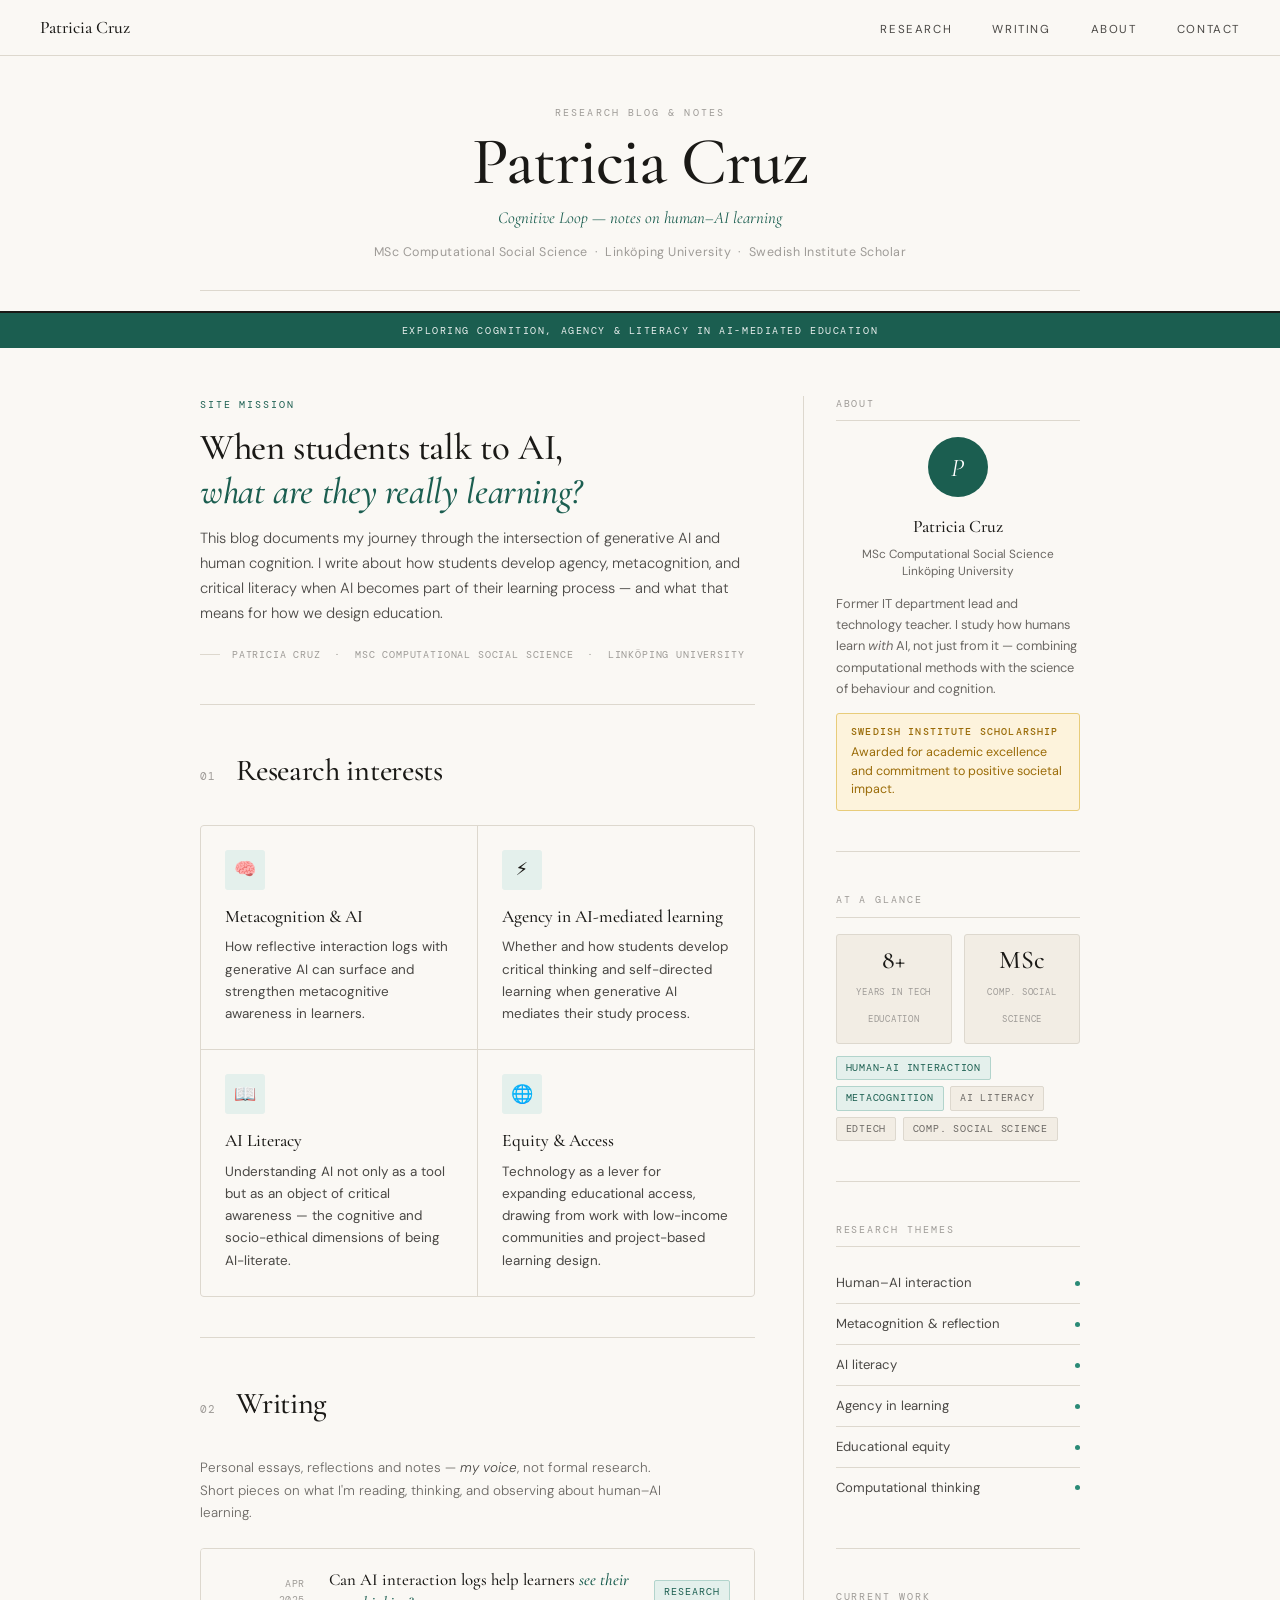
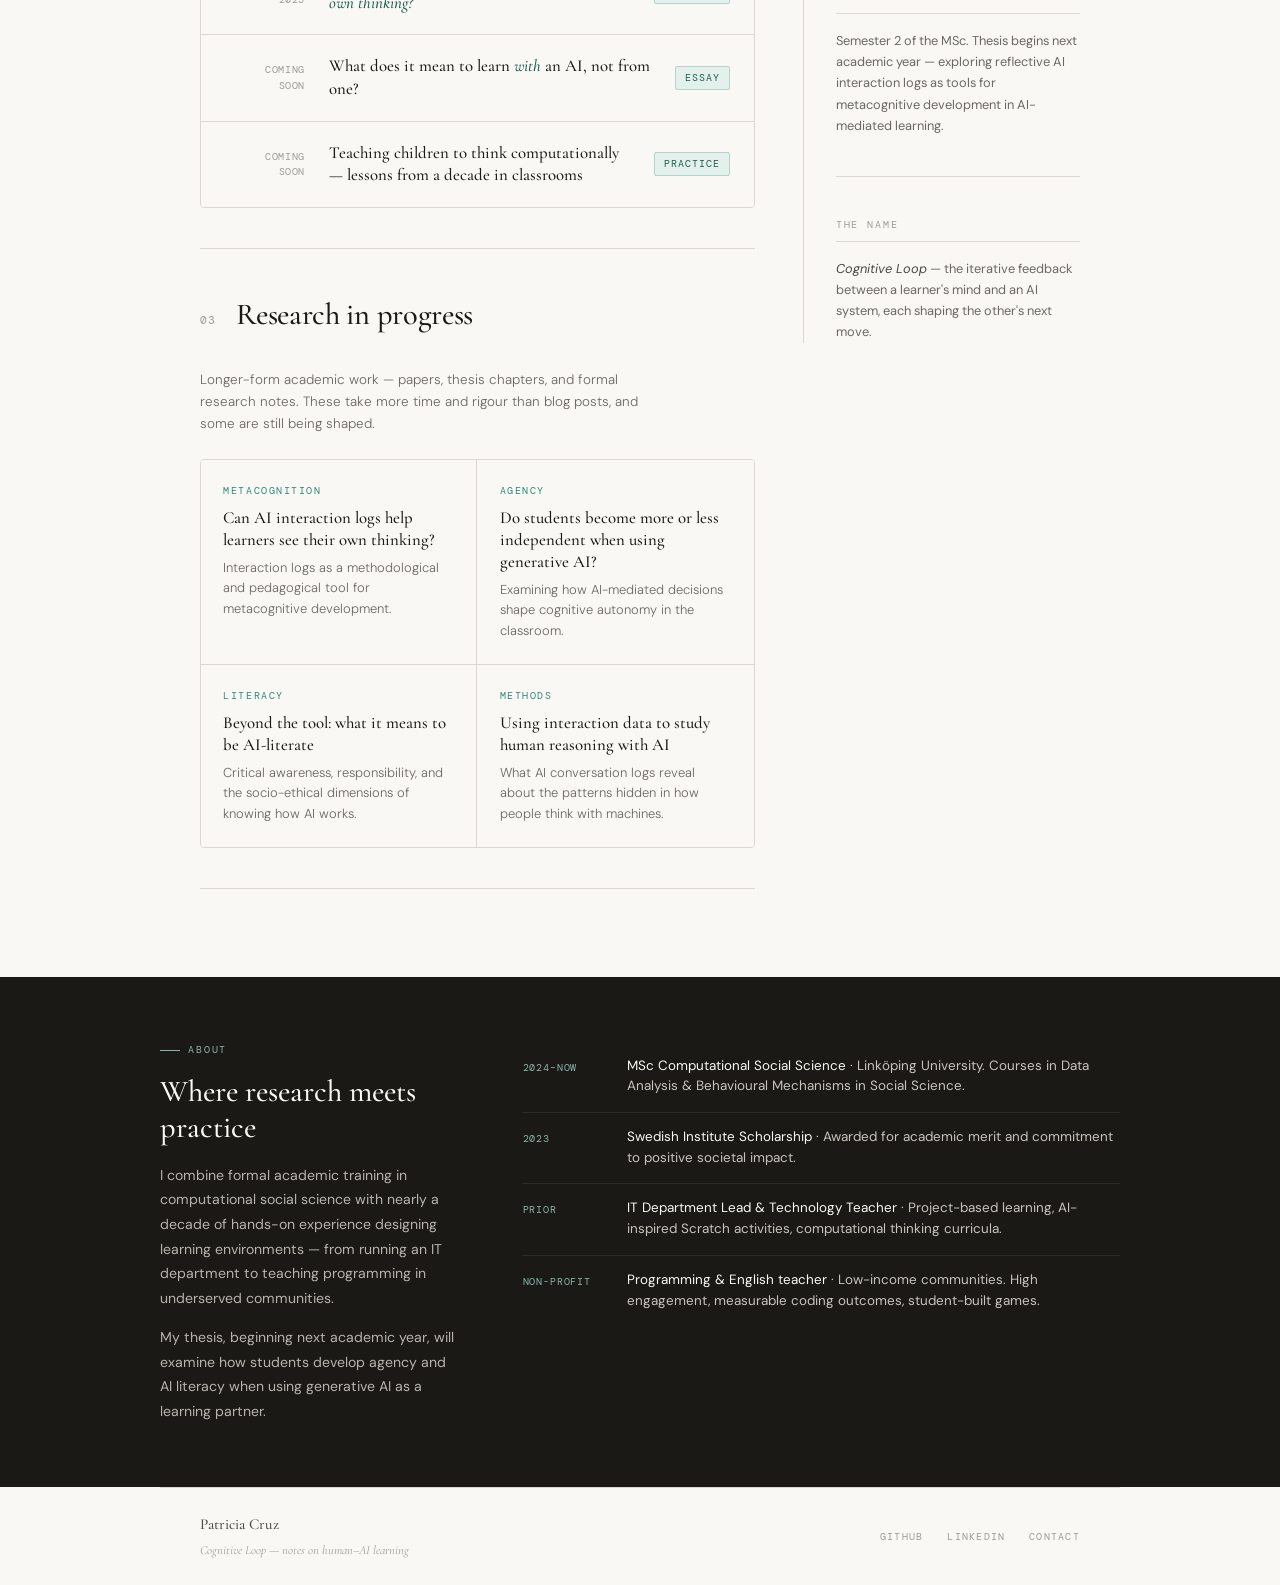
==== index.html @ 78535ba3 "update do website" ====
<!DOCTYPE html>
<html lang="en">
<head>
<meta charset="UTF-8">
<meta name="viewport" content="width=device-width, initial-scale=1.0">
<title>Patricia Cruz — Cognitive Loop</title>
<link rel="icon" type="image/svg+xml" href="favicon.svg">
<link rel="preconnect" href="https://fonts.googleapis.com">
<link rel="preconnect" href="https://fonts.gstatic.com" crossorigin>
<link href="https://fonts.googleapis.com/css2?family=Cormorant+Garamond:ital,wght@0,400;0,500;0,600;1,400;1,500&family=DM+Sans:wght@300;400;500&family=DM+Mono:wght@400;500&display=swap" rel="stylesheet">
<style>
  :root {
    --ink: #1a1916;
    --ink-mid: #4a4845;
    --ink-soft: #6b6864;
    --ink-faint: #9e9b97;
    --cream: #faf8f4;
    --cream-2: #f2ede4;
    --rule: #ddd8ce;
    --teal: #1b5e50;
    --teal-mid: #2a8a76;
    --teal-pale: #e4f0ec;
    --teal-border: #b2d4cc;
    --gold: #9a6b08;
    --gold-pale: #fdf3dc;
    --serif: 'Cormorant Garamond', Georgia, serif;
    --sans: 'DM Sans', system-ui, sans-serif;
    --mono: 'DM Mono', monospace;
  }
  *, *::before, *::after { box-sizing: border-box; margin: 0; padding: 0; }
  html { scroll-behavior: smooth; }
  body { font-family: var(--sans); background: var(--cream); color: var(--ink); font-size: 16px; line-height: 1.7; }

  /* NAV */
  nav {
    position: sticky; top: 0; z-index: 100;
    background: var(--cream); border-bottom: 1px solid var(--rule);
    padding: 0 2.5rem; display: flex; align-items: center;
    justify-content: space-between; height: 56px;
  }
  .nav-logo { font-family: var(--serif); font-size: 1.1rem; font-weight: 500; color: var(--ink); text-decoration: none; }
  .nav-links { display: flex; gap: 2.5rem; list-style: none; }
  .nav-links a { font-size: 0.72rem; letter-spacing: 0.14em; text-transform: uppercase; color: var(--ink-mid); text-decoration: none; transition: color 0.2s; }
  .nav-links a:hover { color: var(--teal); }

  /* MASTHEAD */
  .masthead { border-bottom: 2px solid var(--ink); }
  .masthead-top {
    max-width: 960px; margin: 0 auto;
    padding: 3rem 2.5rem 1.25rem;
    display: flex; flex-direction: column; align-items: center; text-align: center; gap: 0.4rem;
  }
  .masthead-eyebrow { font-family: var(--mono); font-size: 0.65rem; letter-spacing: 0.2em; text-transform: uppercase; color: var(--ink-faint); }
  .masthead-name { font-family: var(--serif); font-size: clamp(2.6rem, 6vw, 4.2rem); font-weight: 500; letter-spacing: -0.015em; color: var(--ink); line-height: 1.0; }
  .masthead-subtitle { font-family: var(--serif); font-size: 1.05rem; font-style: italic; color: var(--teal); margin-top: 0.15rem; }
  .masthead-affil { font-size: 0.78rem; color: var(--ink-faint); letter-spacing: 0.04em; margin-top: 0.2rem; }
  .masthead-rule { border: none; border-top: 1px solid var(--rule); margin: 1.25rem 0 0; width: 100%; }

  .issue-banner { background: var(--teal); color: rgba(255,255,255,0.9); text-align: center; padding: 0.55rem 2rem; font-family: var(--mono); font-size: 0.65rem; letter-spacing: 0.15em; text-transform: uppercase; }

  /* LAYOUT */
  .main-wrap { max-width: 960px; margin: 0 auto; padding: 3rem 2.5rem; display: grid; grid-template-columns: 2fr 1fr; gap: 3rem; align-items: start; }

  /* LEAD */
  .lead-story { border-bottom: 1px solid var(--rule); padding-bottom: 2.5rem; margin-bottom: 2.5rem; }
  .story-kicker { font-family: var(--mono); font-size: 0.65rem; letter-spacing: 0.18em; text-transform: uppercase; color: var(--teal); margin-bottom: 0.75rem; }
  .lead-hed { font-family: var(--serif); font-size: clamp(1.6rem, 3.5vw, 2.3rem); font-weight: 500; line-height: 1.2; margin-bottom: 0.75rem; letter-spacing: -0.01em; }
  .lead-hed em { font-style: italic; color: var(--teal); }
  .lead-dek { font-size: 0.92rem; color: var(--ink-mid); line-height: 1.7; max-width: 54ch; margin-bottom: 1.25rem; font-weight: 300; }
  .byline { font-family: var(--mono); font-size: 0.65rem; color: var(--ink-faint); letter-spacing: 0.08em; text-transform: uppercase; display: flex; align-items: center; gap: 0.75rem; }
  .byline::before { content: ''; display: block; width: 20px; height: 1px; background: var(--rule); }

  /* SECTION HEADER */
  .section-header { display: flex; align-items: baseline; gap: 1.25rem; margin-bottom: 1.75rem; }
  .section-num { font-family: var(--mono); font-size: 0.68rem; color: var(--ink-faint); letter-spacing: 0.1em; }
  .section-header h2 { font-family: var(--serif); font-size: 1.9rem; font-weight: 500; letter-spacing: -0.01em; color: var(--ink); }

  /* SECTION DESCRIPTION */
  .section-desc { font-size: 0.84rem; color: var(--ink-soft); line-height: 1.65; margin-bottom: 1.5rem; max-width: 52ch; font-weight: 300; }
  .section-desc em { font-style: italic; color: var(--ink-mid); }

  /* RESEARCH GRID */
  .research-section { border-bottom: 1px solid var(--rule); padding-bottom: 2.5rem; margin-bottom: 2.5rem; }
  .research-grid { display: grid; grid-template-columns: 1fr 1fr; gap: 1px; background: var(--rule); border: 1px solid var(--rule); border-radius: 4px; overflow: hidden; }
  .research-card { background: var(--cream); padding: 1.5rem; transition: background 0.15s; }
  .research-card:hover { background: var(--cream-2); }
  .research-icon { width: 40px; height: 40px; border-radius: 3px; background: var(--teal-pale); display: flex; align-items: center; justify-content: center; margin-bottom: 1rem; font-size: 18px; }
  .research-card h3 { font-family: var(--serif); font-size: 1.1rem; font-weight: 500; margin-bottom: 0.5rem; line-height: 1.3; }
  .research-card p { font-size: 0.84rem; color: var(--ink-mid); line-height: 1.65; }

  /* WRITING LIST */
  .writing-section { border-bottom: 1px solid var(--rule); padding-bottom: 2.5rem; margin-bottom: 2.5rem; }
  .posts-list { display: flex; flex-direction: column; border: 1px solid var(--rule); border-radius: 4px; overflow: hidden; }
  .post-row { display: grid; grid-template-columns: 80px 1fr auto; gap: 1.5rem; align-items: center; padding: 1.25rem 1.5rem; background: var(--cream); border-bottom: 1px solid var(--rule); text-decoration: none; color: inherit; transition: background 0.15s; }
  .post-row:last-child { border-bottom: none; }
  .post-row:hover { background: var(--cream-2); }
  .post-date { font-family: var(--mono); font-size: 0.65rem; color: var(--ink-faint); letter-spacing: 0.06em; text-transform: uppercase; line-height: 1.5; text-align: right; }
  .post-title { font-family: var(--serif); font-size: 1.05rem; font-weight: 500; color: var(--ink); line-height: 1.35; }
  .post-title em { font-style: italic; color: var(--teal); }
  .post-tag { font-family: var(--mono); font-size: 0.6rem; letter-spacing: 0.1em; text-transform: uppercase; color: var(--teal); background: var(--teal-pale); border: 1px solid var(--teal-border); padding: 3px 9px; border-radius: 2px; white-space: nowrap; }

  /* RESEARCH TOPICS GRID */
  .topics-section { border-bottom: 1px solid var(--rule); padding-bottom: 2.5rem; margin-bottom: 2.5rem; }
  .topics-grid { display: grid; grid-template-columns: 1fr 1fr; gap: 0; border: 1px solid var(--rule); border-radius: 4px; overflow: hidden; }
  .topic-card { padding: 1.4rem; border-bottom: 1px solid var(--rule); border-right: 1px solid var(--rule); background: var(--cream); transition: background 0.15s; text-decoration: none; color: inherit; display: block; }
  .topic-card:hover { background: var(--cream-2); }
  .topic-card:nth-child(2n) { border-right: none; }
  .topic-card:nth-last-child(-n+2) { border-bottom: none; }
  .topic-kicker { font-family: var(--mono); font-size: 0.6rem; letter-spacing: 0.16em; text-transform: uppercase; color: var(--teal-mid); margin-bottom: 0.5rem; display: block; }
  .topic-card h3 { font-family: var(--serif); font-size: 1.05rem; font-weight: 500; line-height: 1.3; color: var(--ink); margin-bottom: 0.45rem; }
  .topic-card p { font-size: 0.81rem; color: var(--ink-soft); line-height: 1.6; font-weight: 300; }

  /* SIDEBAR */
  .sidebar { border-left: 1px solid var(--rule); padding-left: 2rem; }
  .sidebar-block { margin-bottom: 2.5rem; padding-bottom: 2.5rem; border-bottom: 1px solid var(--rule); }
  .sidebar-block:last-child { border-bottom: none; margin-bottom: 0; padding-bottom: 0; }
  .sidebar-label { font-family: var(--mono); font-size: 0.6rem; letter-spacing: 0.2em; text-transform: uppercase; color: var(--ink-faint); margin-bottom: 1rem; padding-bottom: 0.5rem; border-bottom: 1px solid var(--rule); }
  .author-card { text-align: center; }
  .author-initial { width: 60px; height: 60px; border-radius: 50%; background: var(--teal); color: white; font-family: var(--serif); font-size: 1.6rem; font-style: italic; display: flex; align-items: center; justify-content: center; margin: 0 auto 0.9rem; }
  .author-name { font-family: var(--serif); font-size: 1.1rem; font-weight: 500; margin-bottom: 0.25rem; color: var(--ink); }
  .author-role { font-size: 0.74rem; color: var(--ink-soft); margin-bottom: 0.75rem; line-height: 1.5; }
  .author-bio { font-size: 0.8rem; color: var(--ink-soft); line-height: 1.65; text-align: left; }
  .award-pill { background: var(--gold-pale); border: 1px solid #e8cc7a; border-radius: 3px; padding: 0.7rem 0.9rem; margin-top: 0.9rem; font-size: 0.78rem; color: var(--gold); line-height: 1.5; text-align: left; }
  .award-pill strong { display: block; font-size: 0.6rem; letter-spacing: 0.12em; text-transform: uppercase; font-weight: 500; margin-bottom: 0.2rem; font-family: var(--mono); }
  .stat-pair { display: grid; grid-template-columns: 1fr 1fr; gap: 0.75rem; margin-bottom: 0.75rem; }
  .stat-box { background: var(--cream-2); border: 1px solid var(--rule); border-radius: 3px; padding: 0.75rem; text-align: center; }
  .stat-num { font-family: var(--serif); font-size: 1.6rem; font-weight: 500; color: var(--ink); display: block; line-height: 1; margin-bottom: 0.25rem; }
  .stat-label { font-family: var(--mono); font-size: 0.58rem; letter-spacing: 0.08em; text-transform: uppercase; color: var(--ink-faint); line-height: 1.4; }
  .badge-group { display: flex; flex-wrap: wrap; gap: 0.4rem; }
  .badge { font-family: var(--mono); font-size: 0.6rem; letter-spacing: 0.08em; text-transform: uppercase; padding: 3px 9px; border-radius: 2px; border: 1px solid var(--rule); color: var(--ink-soft); background: var(--cream-2); }
  .badge.teal { background: var(--teal-pale); border-color: var(--teal-border); color: var(--teal); }
  .topic-list { list-style: none; }
  .topic-list li { display: flex; justify-content: space-between; align-items: center; padding: 0.55rem 0; border-bottom: 1px solid var(--rule); font-size: 0.82rem; color: var(--ink-mid); }
  .topic-list li:last-child { border-bottom: none; }
  .topic-dot { width: 5px; height: 5px; border-radius: 50%; background: var(--teal-mid); flex-shrink: 0; }

  /* ABOUT STRIP */
  .about-strip { background: var(--ink); color: var(--cream); padding: 4rem 2.5rem; }
  .about-inner { max-width: 960px; margin: 0 auto; display: grid; grid-template-columns: 1fr 2fr; gap: 4rem; align-items: start; }
  .about-strip .eyebrow { font-family: var(--mono); font-size: 0.65rem; letter-spacing: 0.18em; text-transform: uppercase; color: #8ab5a8; margin-bottom: 0.9rem; display: flex; align-items: center; gap: 0.5rem; }
  .about-strip .eyebrow::before { content: ''; display: block; width: 20px; height: 1px; background: #8ab5a8; }
  .about-strip h2 { font-family: var(--serif); font-size: 1.9rem; font-weight: 500; color: var(--cream); line-height: 1.2; margin-bottom: 1rem; }
  .about-strip p { font-size: 0.88rem; line-height: 1.75; color: #b8b4ac; margin-bottom: 0.9rem; }
  .about-strip p:last-child { margin-bottom: 0; }
  .timeline { list-style: none; }
  .timeline li { display: grid; grid-template-columns: 88px 1fr; gap: 1rem; padding: 0.9rem 0; border-bottom: 1px solid rgba(255,255,255,0.08); font-size: 0.84rem; }
  .timeline li:last-child { border-bottom: none; }
  .tl-year { font-family: var(--mono); font-size: 0.65rem; color: #8ab5a8; letter-spacing: 0.08em; padding-top: 3px; text-transform: uppercase; }
  .tl-text { color: #c8c4bc; line-height: 1.55; }
  .tl-text strong { color: var(--cream); font-weight: 400; }

  /* FOOTER */
  footer { border-top: 1px solid var(--rule); padding: 1.5rem 2.5rem; max-width: 960px; margin: 0 auto; display: flex; justify-content: space-between; align-items: center; }
  .footer-brand { display: flex; flex-direction: column; gap: 0.1rem; }
  .footer-name { font-family: var(--serif); font-size: 0.95rem; color: var(--ink-mid); font-weight: 500; }
  .footer-sub { font-family: var(--serif); font-size: 0.78rem; color: var(--ink-faint); font-style: italic; }
  .footer-links { display: flex; gap: 1.5rem; }
  .footer-links a { font-family: var(--mono); font-size: 0.65rem; letter-spacing: 0.12em; text-transform: uppercase; color: var(--ink-faint); text-decoration: none; transition: color 0.2s; }
  .footer-links a:hover { color: var(--teal); }

  /* RESPONSIVE */
  @media (max-width: 720px) {
    nav { padding: 0 1.25rem; }
    .nav-links { gap: 1.25rem; }
    .masthead-top { padding: 2rem 1.25rem 1rem; }
    .main-wrap { grid-template-columns: 1fr; padding: 2rem 1.25rem; gap: 2rem; }
    .sidebar { border-left: none; padding-left: 0; border-top: 2px solid var(--rule); padding-top: 2rem; }
    .research-grid, .topics-grid { grid-template-columns: 1fr; }
    .post-row { grid-template-columns: 60px 1fr; gap: 0.75rem; }
    .post-tag { display: none; }
    .about-inner { grid-template-columns: 1fr; gap: 2rem; }
    .about-strip { padding: 3rem 1.25rem; }
    footer { flex-direction: column; gap: 1rem; padding: 1.25rem; }
    .footer-brand { align-items: center; }
  }
</style>
</head>
<body>

<nav>
  <a href="index.html" class="nav-logo">Patricia Cruz</a>
  <ul class="nav-links">
    <li><a href="research.html">Research</a></li>
    <li><a href="writing.html">Writing</a></li>
    <li><a href="#about">About</a></li>
    <li><a href="contact.html">Contact</a></li>
  </ul>
</nav>

<header class="masthead">
  <div class="masthead-top">
    <p class="masthead-eyebrow">Research blog &amp; notes</p>
    <h1 class="masthead-name">Patricia Cruz</h1>
    <p class="masthead-subtitle">Cognitive Loop — notes on human–AI learning</p>
    <p class="masthead-affil">MSc Computational Social Science &nbsp;·&nbsp; Linköping University &nbsp;·&nbsp; Swedish Institute Scholar</p>
    <hr class="masthead-rule">
  </div>
</header>

<div class="issue-banner">
  Exploring cognition, agency &amp; literacy in AI-mediated education
</div>

<div class="main-wrap">
  <main>

    <!-- LEAD -->
    <div class="lead-story">
      <p class="story-kicker">Site mission</p>
      <h2 class="lead-hed">When students talk to AI,<br><em>what are they really learning?</em></h2>
      <p class="lead-dek">This blog documents my journey through the intersection of generative AI and human cognition. I write about how students develop agency, metacognition, and critical literacy when AI becomes part of their learning process — and what that means for how we design education.</p>
      <p class="byline">Patricia Cruz &nbsp;·&nbsp; MSc Computational Social Science &nbsp;·&nbsp; Linköping University</p>
    </div>

    <!-- 01 RESEARCH INTERESTS -->
    <div class="research-section" id="research">
      <div class="section-header">
        <span class="section-num">01</span>
        <h2>Research interests</h2>
      </div>
      <div class="research-grid">
        <div class="research-card">
          <div class="research-icon">🧠</div>
          <h3>Metacognition &amp; AI</h3>
          <p>How reflective interaction logs with generative AI can surface and strengthen metacognitive awareness in learners.</p>
        </div>
        <div class="research-card">
          <div class="research-icon">⚡</div>
          <h3>Agency in AI-mediated learning</h3>
          <p>Whether and how students develop critical thinking and self-directed learning when generative AI mediates their study process.</p>
        </div>
        <div class="research-card">
          <div class="research-icon">📖</div>
          <h3>AI Literacy</h3>
          <p>Understanding AI not only as a tool but as an object of critical awareness — the cognitive and socio-ethical dimensions of being AI-literate.</p>
        </div>
        <div class="research-card">
          <div class="research-icon">🌐</div>
          <h3>Equity &amp; Access</h3>
          <p>Technology as a lever for expanding educational access, drawing from work with low-income communities and project-based learning design.</p>
        </div>
      </div>
    </div>

    <!-- 02 WRITING — personal essays & blog posts -->
    <div class="writing-section" id="writing">
      <div class="section-header">
        <span class="section-num">02</span>
        <h2>Writing</h2>
      </div>
      <p class="section-desc">
        Personal essays, reflections and notes — <em>my voice</em>, not formal research. Short pieces on what I'm reading, thinking, and observing about human–AI learning.
      </p>
      <div class="posts-list">
        <a href="post-ai-interaction-logs.html" class="post-row">
          <div class="post-date">Apr<br>2025</div>
          <div class="post-title">Can AI interaction logs help learners <em>see their own thinking?</em></div>
          <span class="post-tag">Research</span>
        </a>
        <a href="#" class="post-row">
          <div class="post-date">Coming<br>soon</div>
          <div class="post-title">What does it mean to learn <em>with</em> an AI, not from one?</div>
          <span class="post-tag">Essay</span>
        </a>
        <a href="#" class="post-row">
          <div class="post-date">Coming<br>soon</div>
          <div class="post-title">Teaching children to think computationally — lessons from a decade in classrooms</div>
          <span class="post-tag">Practice</span>
        </a>
      </div>
    </div>

    <!-- 03 RESEARCH IN PROGRESS — academic topics -->
    <div class="topics-section" id="topics">
      <div class="section-header">
        <span class="section-num">03</span>
        <h2>Research in progress</h2>
      </div>
      <p class="section-desc">
        Longer-form academic work — papers, thesis chapters, and formal research notes. These take more time and rigour than blog posts, and some are still being shaped.
      </p>
      <div class="topics-grid">
        <a href="#" class="topic-card">
          <span class="topic-kicker">Metacognition</span>
          <h3>Can AI interaction logs help learners see their own thinking?</h3>
          <p>Interaction logs as a methodological and pedagogical tool for metacognitive development.</p>
        </a>
        <a href="#" class="topic-card">
          <span class="topic-kicker">Agency</span>
          <h3>Do students become more or less independent when using generative AI?</h3>
          <p>Examining how AI-mediated decisions shape cognitive autonomy in the classroom.</p>
        </a>
        <a href="#" class="topic-card">
          <span class="topic-kicker">Literacy</span>
          <h3>Beyond the tool: what it means to be AI-literate</h3>
          <p>Critical awareness, responsibility, and the socio-ethical dimensions of knowing how AI works.</p>
        </a>
        <a href="#" class="topic-card">
          <span class="topic-kicker">Methods</span>
          <h3>Using interaction data to study human reasoning with AI</h3>
          <p>What AI conversation logs reveal about the patterns hidden in how people think with machines.</p>
        </a>
      </div>
    </div>

  </main>

  <!-- SIDEBAR -->
  <aside class="sidebar">
    <div class="sidebar-block">
      <p class="sidebar-label">About</p>
      <div class="author-card">
        <div class="author-initial">P</div>
        <p class="author-name">Patricia Cruz</p>
        <p class="author-role">MSc Computational Social Science<br>Linköping University</p>
        <p class="author-bio">Former IT department lead and technology teacher. I study how humans learn <em>with</em> AI, not just from it — combining computational methods with the science of behaviour and cognition.</p>
        <div class="award-pill">
          <strong>Swedish Institute Scholarship</strong>
          Awarded for academic excellence and commitment to positive societal impact.
        </div>
      </div>
    </div>

    <div class="sidebar-block">
      <p class="sidebar-label">At a glance</p>
      <div class="stat-pair">
        <div class="stat-box">
          <span class="stat-num">8+</span>
          <span class="stat-label">Years in tech education</span>
        </div>
        <div class="stat-box">
          <span class="stat-num">MSc</span>
          <span class="stat-label">Comp. Social Science</span>
        </div>
      </div>
      <div class="badge-group">
        <span class="badge teal">Human–AI Interaction</span>
        <span class="badge teal">Metacognition</span>
        <span class="badge">AI Literacy</span>
        <span class="badge">EdTech</span>
        <span class="badge">Comp. Social Science</span>
      </div>
    </div>

    <div class="sidebar-block">
      <p class="sidebar-label">Research themes</p>
      <ul class="topic-list">
        <li><span>Human–AI interaction</span><span class="topic-dot"></span></li>
        <li><span>Metacognition &amp; reflection</span><span class="topic-dot"></span></li>
        <li><span>AI literacy</span><span class="topic-dot"></span></li>
        <li><span>Agency in learning</span><span class="topic-dot"></span></li>
        <li><span>Educational equity</span><span class="topic-dot"></span></li>
        <li><span>Computational thinking</span><span class="topic-dot"></span></li>
      </ul>
    </div>

    <div class="sidebar-block">
      <p class="sidebar-label">Current work</p>
      <p style="font-size:0.8rem;color:var(--ink-soft);line-height:1.65;">Semester 2 of the MSc. Thesis begins next academic year — exploring reflective AI interaction logs as tools for metacognitive development in AI-mediated learning.</p>
    </div>

    <div class="sidebar-block">
      <p class="sidebar-label">The name</p>
      <p style="font-size:0.8rem;color:var(--ink-soft);line-height:1.65;"><em style="color:var(--ink-mid);">Cognitive Loop</em> — the iterative feedback between a learner's mind and an AI system, each shaping the other's next move.</p>
    </div>
  </aside>
</div>

<!-- ABOUT STRIP -->
<div class="about-strip" id="about">
  <div class="about-inner">
    <div>
      <p class="eyebrow">About</p>
      <h2>Where research meets practice</h2>
      <p>I combine formal academic training in computational social science with nearly a decade of hands-on experience designing learning environments — from running an IT department to teaching programming in underserved communities.</p>
      <p>My thesis, beginning next academic year, will examine how students develop agency and AI literacy when using generative AI as a learning partner.</p>
    </div>
    <ul class="timeline">
      <li>
        <span class="tl-year">2024–now</span>
        <span class="tl-text"><strong>MSc Computational Social Science</strong> · Linköping University. Courses in Data Analysis &amp; Behavioural Mechanisms in Social Science.</span>
      </li>
      <li>
        <span class="tl-year">2023</span>
        <span class="tl-text"><strong>Swedish Institute Scholarship</strong> · Awarded for academic merit and commitment to positive societal impact.</span>
      </li>
      <li>
        <span class="tl-year">Prior</span>
        <span class="tl-text"><strong>IT Department Lead &amp; Technology Teacher</strong> · Project-based learning, AI-inspired Scratch activities, computational thinking curricula.</span>
      </li>
      <li>
        <span class="tl-year">Non-profit</span>
        <span class="tl-text"><strong>Programming &amp; English teacher</strong> · Low-income communities. High engagement, measurable coding outcomes, student-built games.</span>
      </li>
    </ul>
  </div>
</div>

<footer>
  <div class="footer-brand">
    <span class="footer-name">Patricia Cruz</span>
    <span class="footer-sub">Cognitive Loop — notes on human–AI learning</span>
  </div>
  <div class="footer-links">
    <a href="https://github.com" target="_blank">GitHub</a>
    <a href="https://linkedin.com" target="_blank">LinkedIn</a>
    <a href="contact.html">Contact</a>
  </div>
</footer>

</body>
</html>
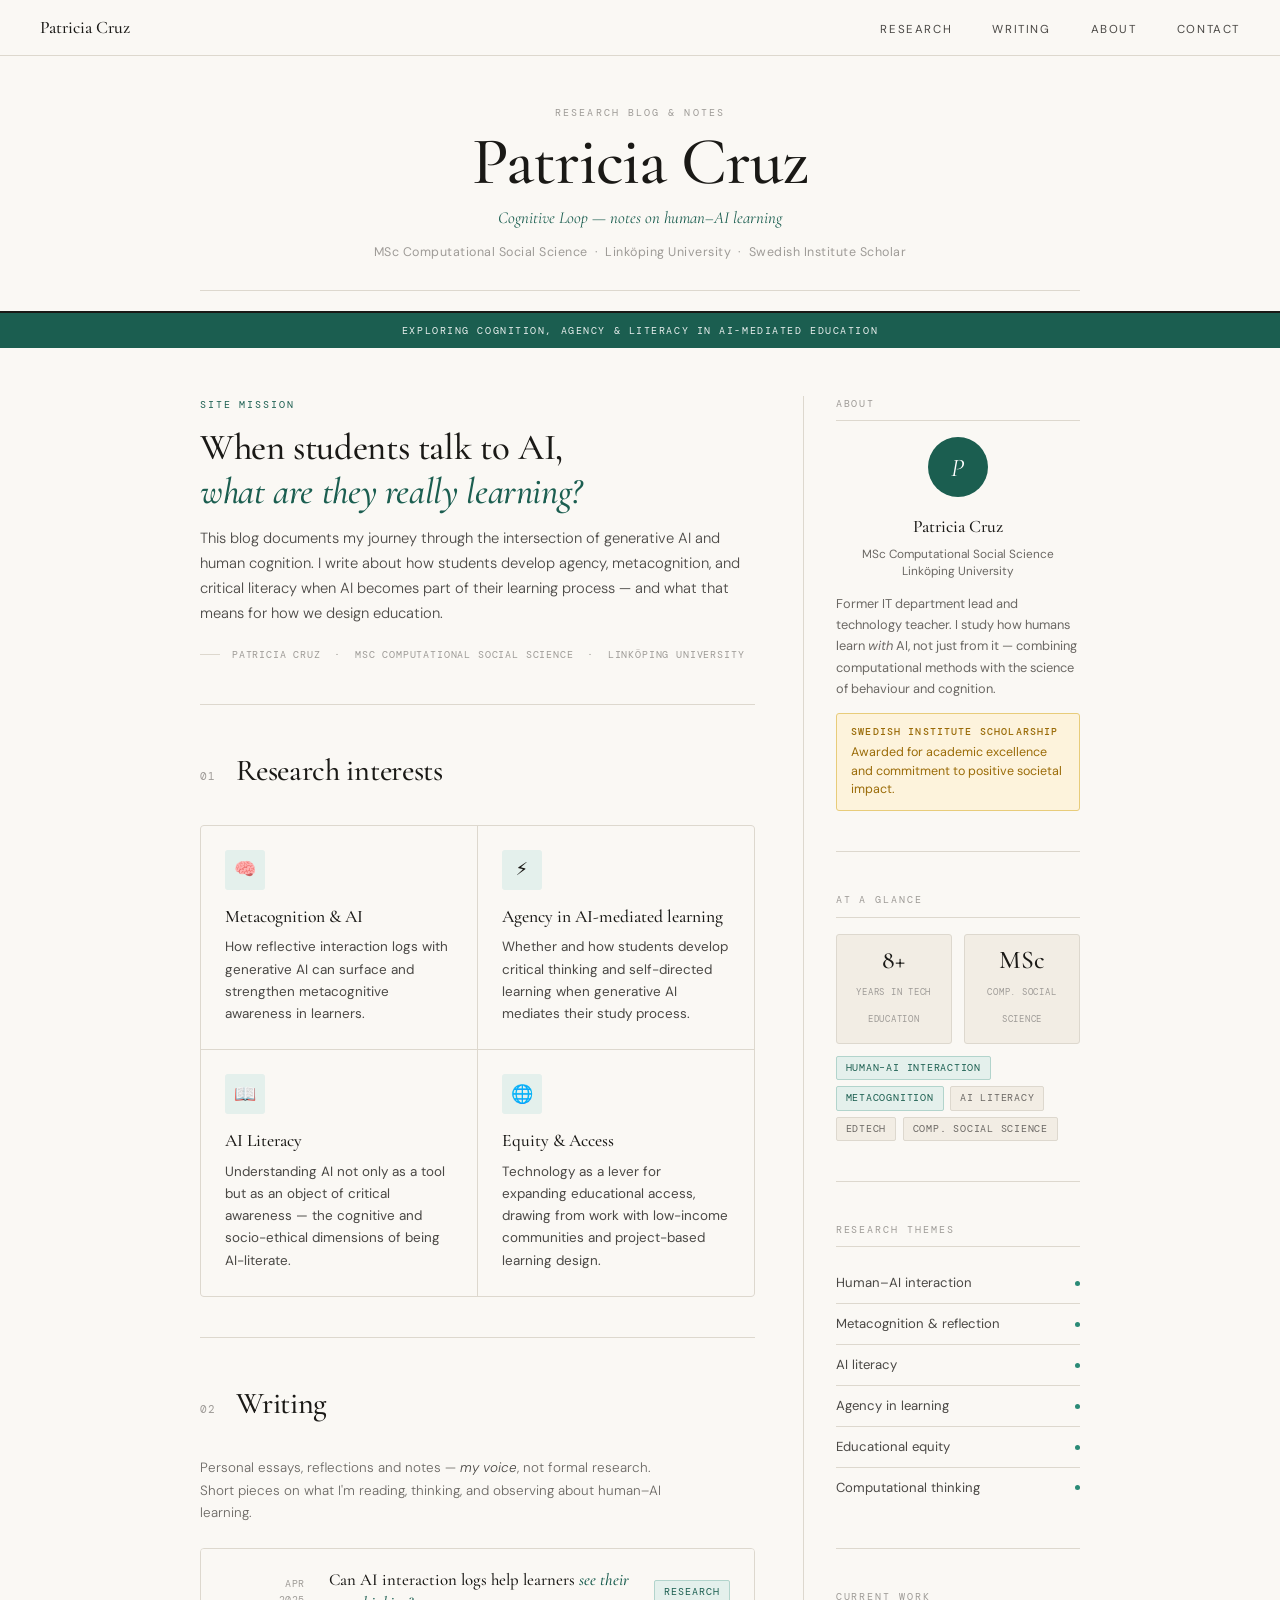
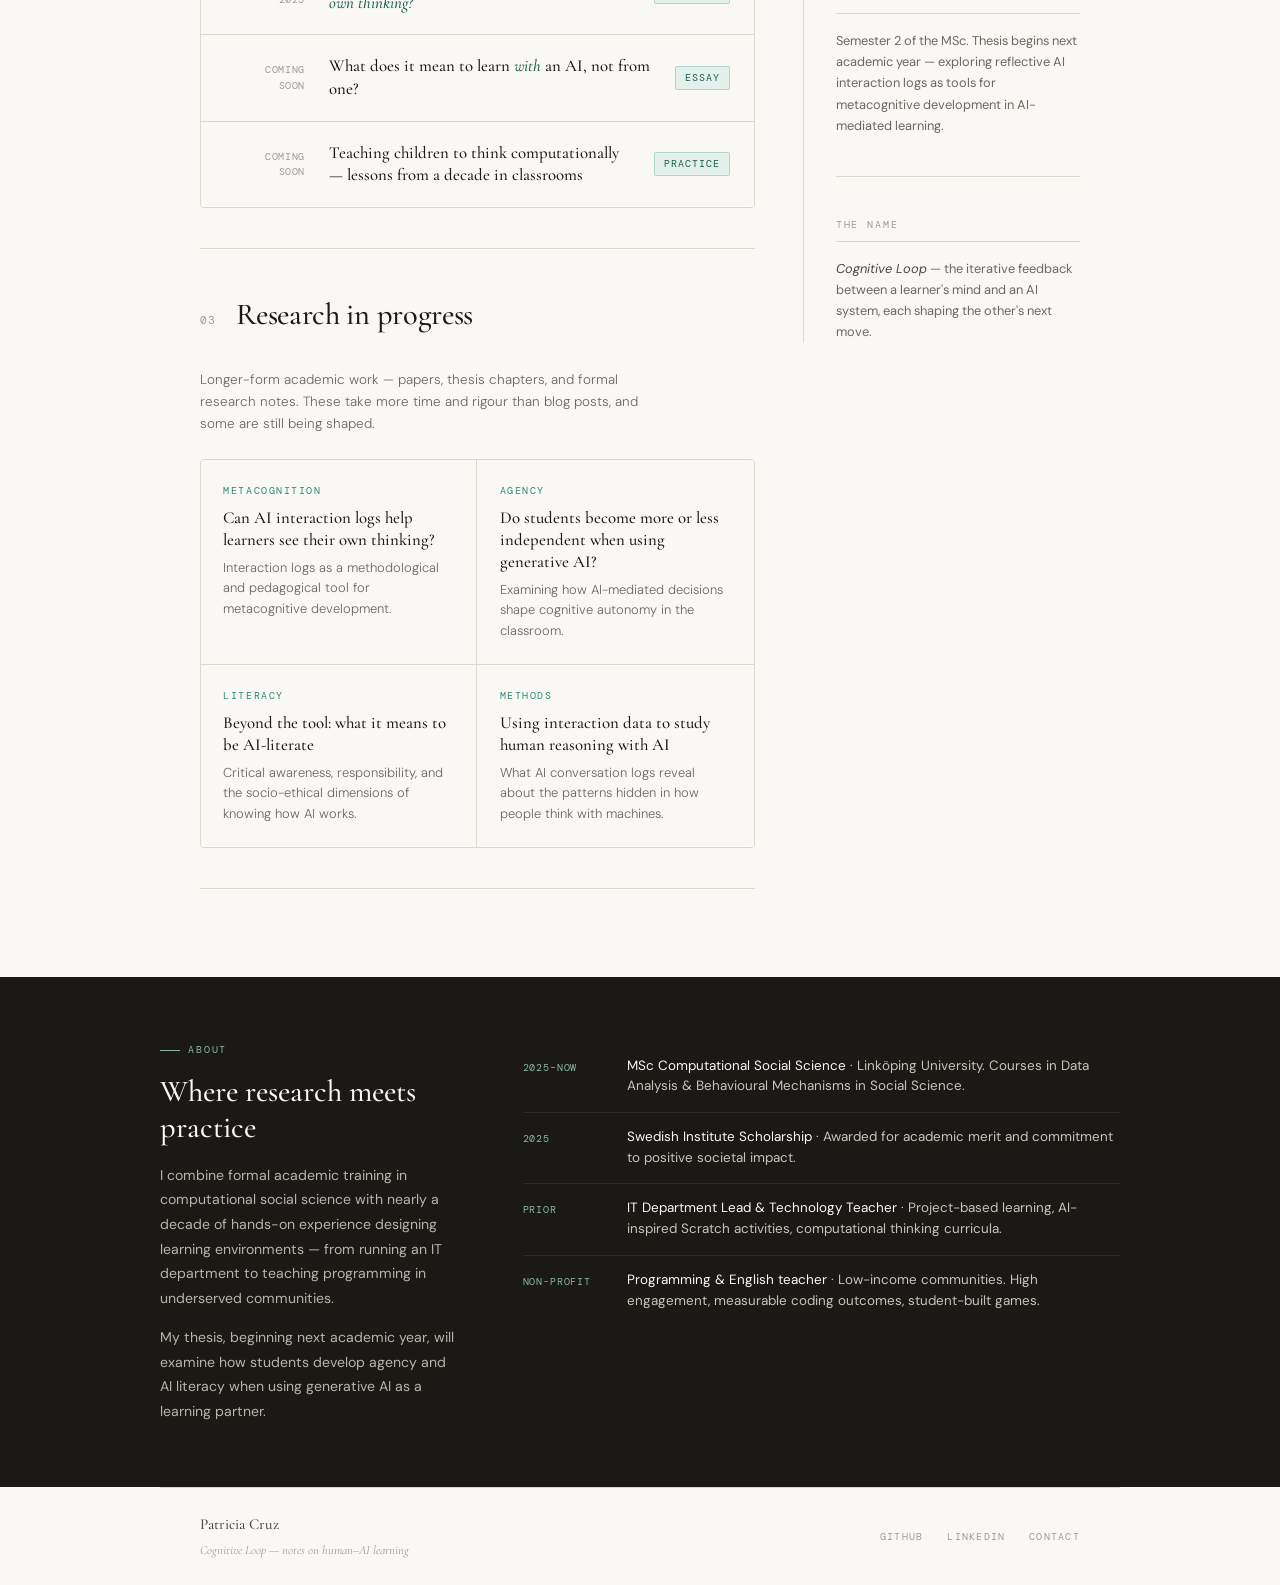
==== commit 8e3ef13c: "Update index.html" ====
--- a/index.html
+++ b/index.html
@@ -377,11 +377,11 @@
     </div>
     <ul class="timeline">
       <li>
-        <span class="tl-year">2024–now</span>
+        <span class="tl-year">2025–now</span>
         <span class="tl-text"><strong>MSc Computational Social Science</strong> · Linköping University. Courses in Data Analysis &amp; Behavioural Mechanisms in Social Science.</span>
       </li>
       <li>
-        <span class="tl-year">2023</span>
+        <span class="tl-year">2025</span>
         <span class="tl-text"><strong>Swedish Institute Scholarship</strong> · Awarded for academic merit and commitment to positive societal impact.</span>
       </li>
       <li>
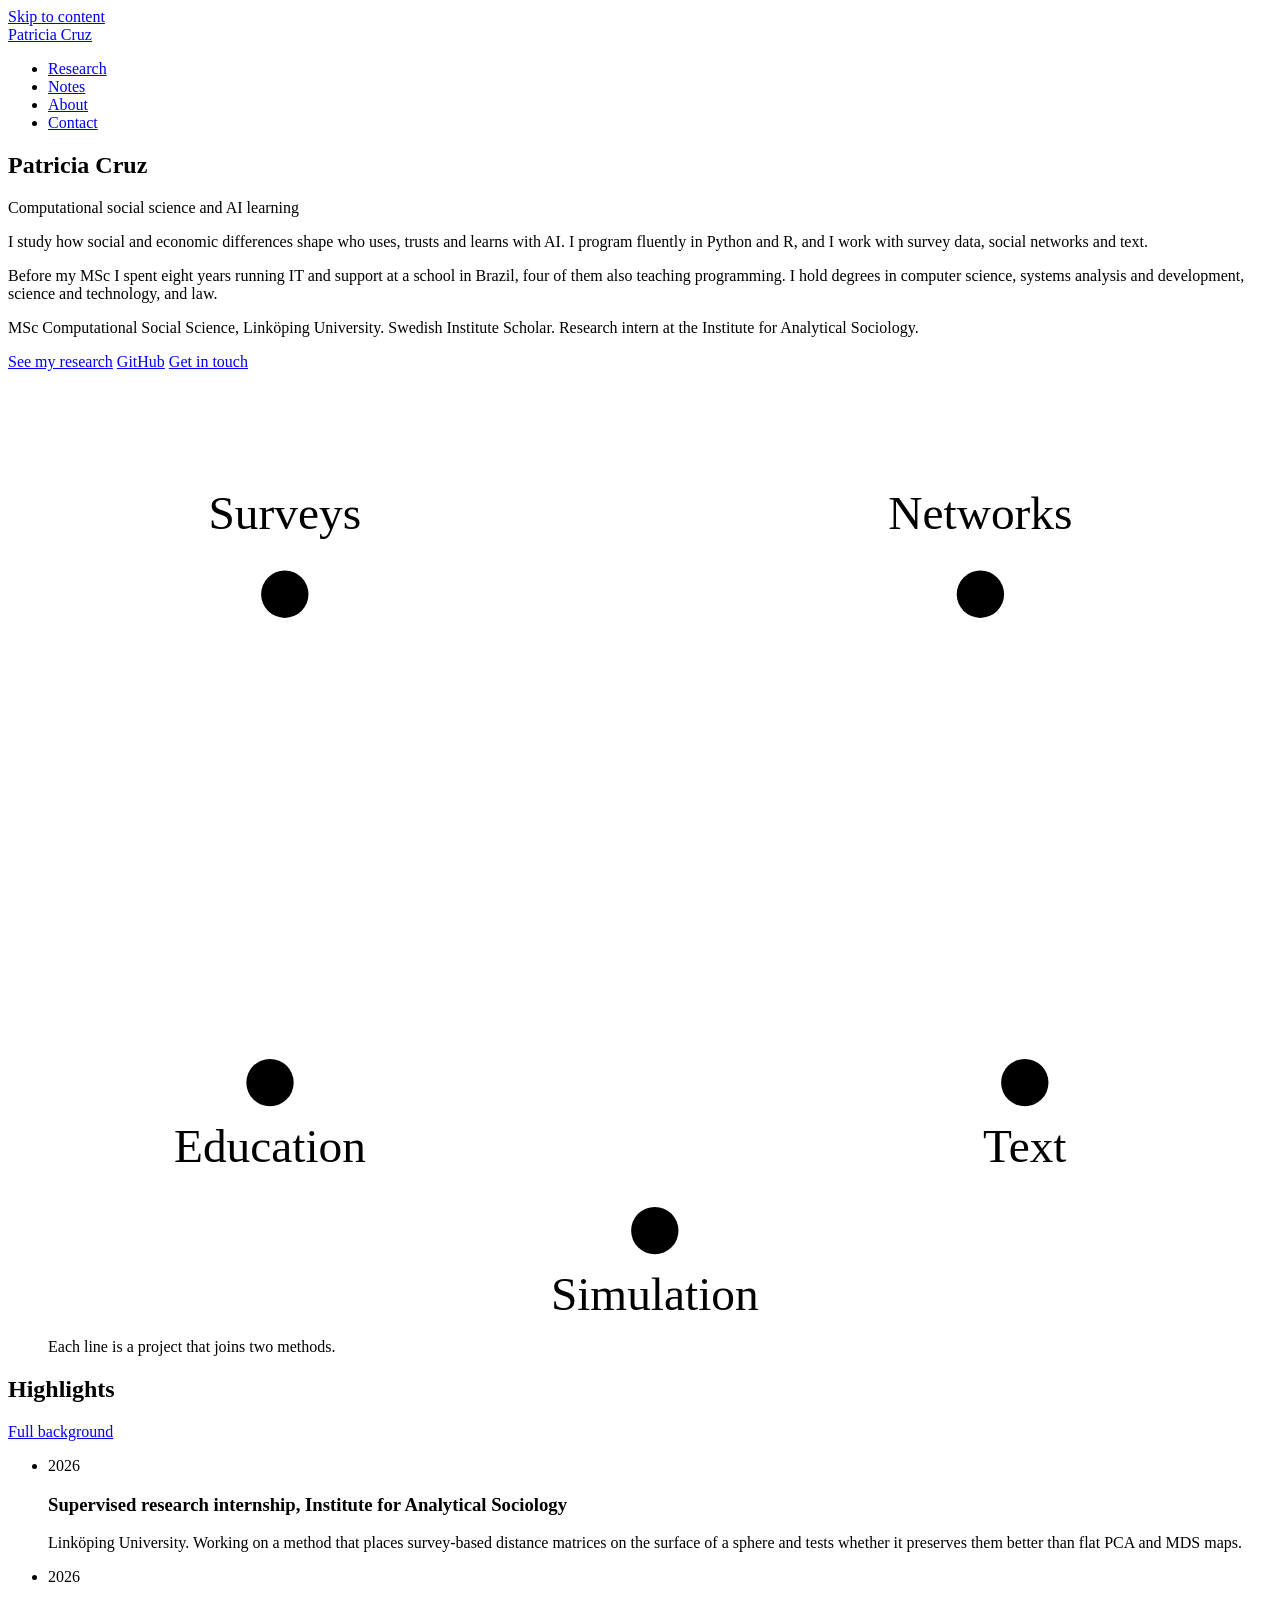
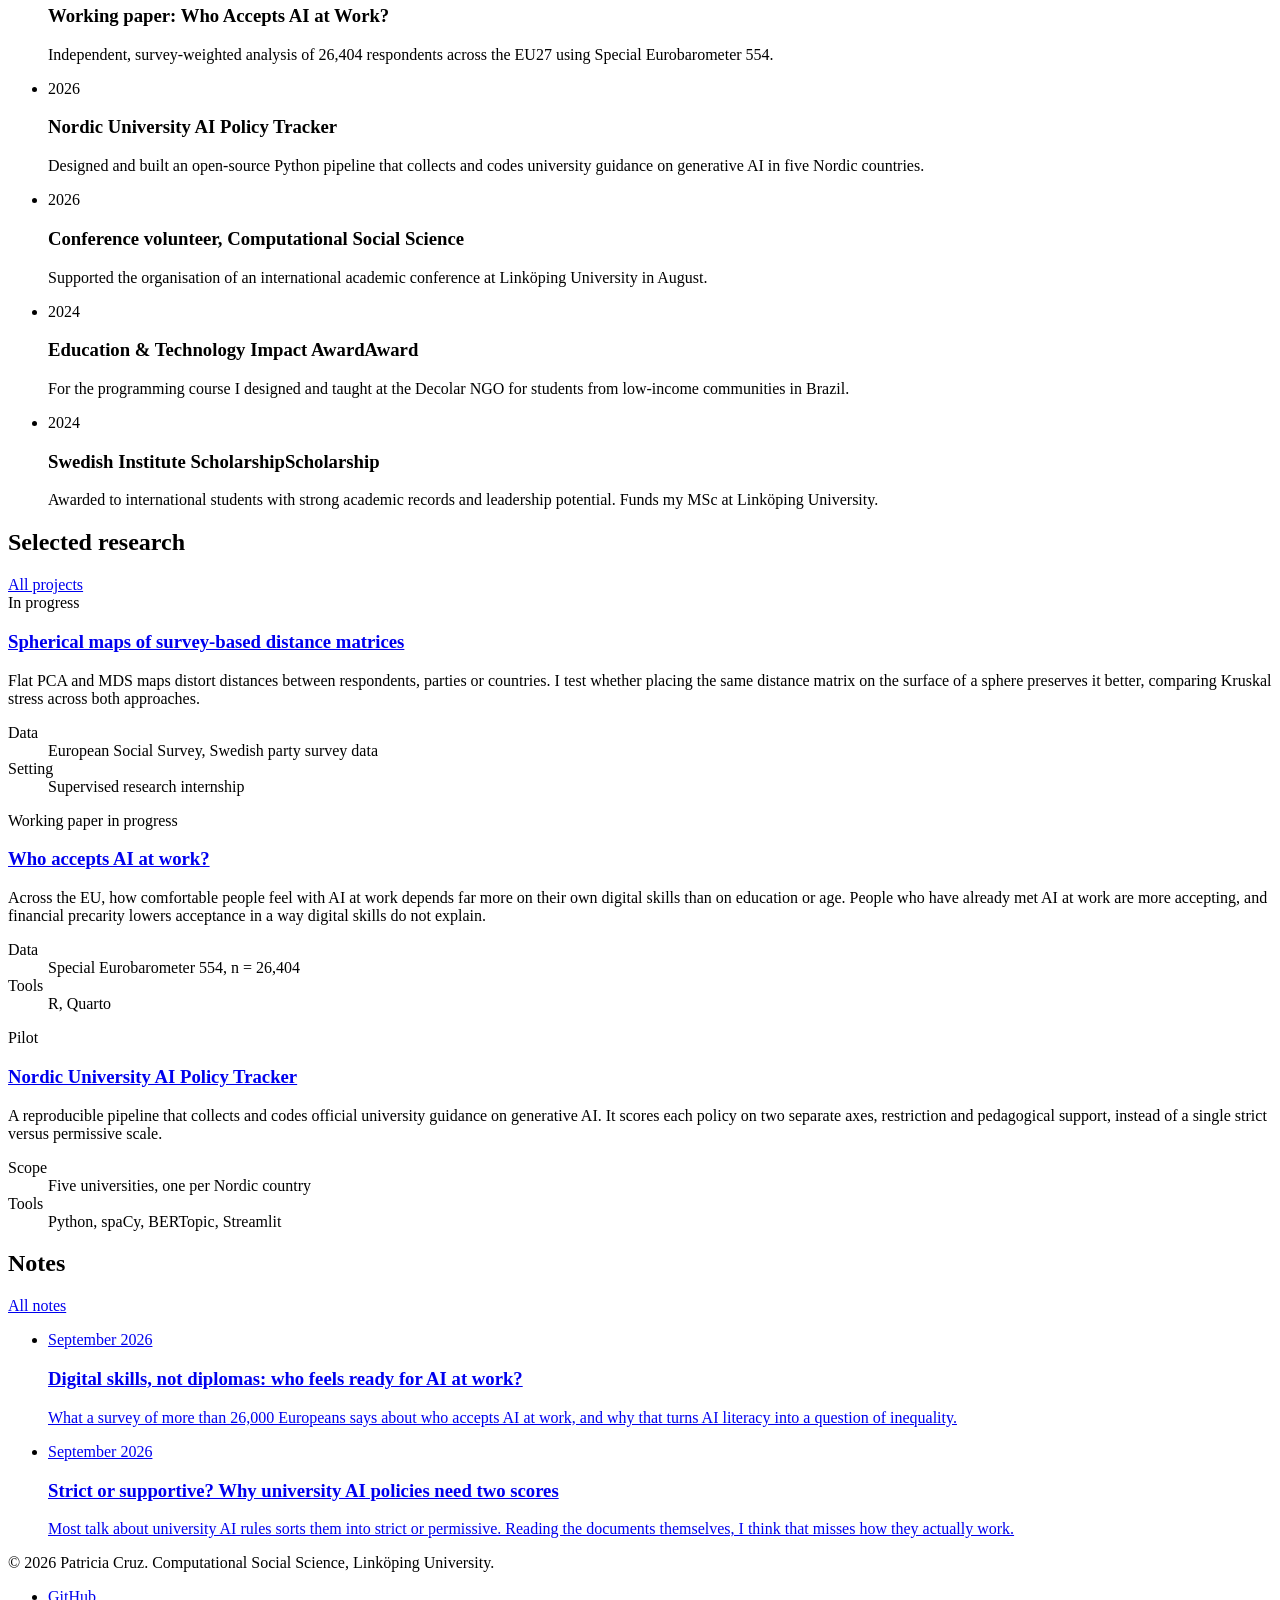
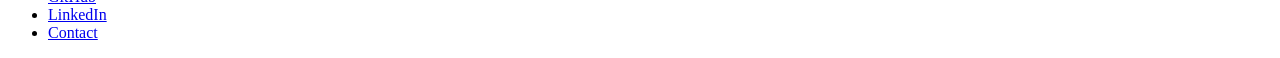
==== commit 85126b90: "Refresh site design and restructure pages This commit redesigns the personal site around a new share" ====
--- a/index.html
+++ b/index.html
@@ -2,411 +2,146 @@
 <html lang="en">
 <head>
 <meta charset="UTF-8">
-<meta name="viewport" content="width=device-width, initial-scale=1.0">
-<title>Patricia Cruz — Cognitive Loop</title>
-<link rel="icon" type="image/svg+xml" href="favicon.svg">
+<meta name="viewport" content="width=device-width, initial-scale=1">
+<title>Patricia Cruz | Computational Social Science</title>
+<meta name="description" content="Patricia Cruz, MSc student in Computational Social Science at Linköping University. Research on digital inequality, social networks and AI adoption.">
+<link rel="icon" href="favicon.svg" type="image/svg+xml">
 <link rel="preconnect" href="https://fonts.googleapis.com">
 <link rel="preconnect" href="https://fonts.gstatic.com" crossorigin>
-<link href="https://fonts.googleapis.com/css2?family=Cormorant+Garamond:ital,wght@0,400;0,500;0,600;1,400;1,500&family=DM+Sans:wght@300;400;500&family=DM+Mono:wght@400;500&display=swap" rel="stylesheet">
-<style>
-  :root {
-    --ink: #1a1916;
-    --ink-mid: #4a4845;
-    --ink-soft: #6b6864;
-    --ink-faint: #9e9b97;
-    --cream: #faf8f4;
-    --cream-2: #f2ede4;
-    --rule: #ddd8ce;
-    --teal: #1b5e50;
-    --teal-mid: #2a8a76;
-    --teal-pale: #e4f0ec;
-    --teal-border: #b2d4cc;
-    --gold: #9a6b08;
-    --gold-pale: #fdf3dc;
-    --serif: 'Cormorant Garamond', Georgia, serif;
-    --sans: 'DM Sans', system-ui, sans-serif;
-    --mono: 'DM Mono', monospace;
-  }
-  *, *::before, *::after { box-sizing: border-box; margin: 0; padding: 0; }
-  html { scroll-behavior: smooth; }
-  body { font-family: var(--sans); background: var(--cream); color: var(--ink); font-size: 16px; line-height: 1.7; }
-
-  /* NAV */
-  nav {
-    position: sticky; top: 0; z-index: 100;
-    background: var(--cream); border-bottom: 1px solid var(--rule);
-    padding: 0 2.5rem; display: flex; align-items: center;
-    justify-content: space-between; height: 56px;
-  }
-  .nav-logo { font-family: var(--serif); font-size: 1.1rem; font-weight: 500; color: var(--ink); text-decoration: none; }
-  .nav-links { display: flex; gap: 2.5rem; list-style: none; }
-  .nav-links a { font-size: 0.72rem; letter-spacing: 0.14em; text-transform: uppercase; color: var(--ink-mid); text-decoration: none; transition: color 0.2s; }
-  .nav-links a:hover { color: var(--teal); }
-
-  /* MASTHEAD */
-  .masthead { border-bottom: 2px solid var(--ink); }
-  .masthead-top {
-    max-width: 960px; margin: 0 auto;
-    padding: 3rem 2.5rem 1.25rem;
-    display: flex; flex-direction: column; align-items: center; text-align: center; gap: 0.4rem;
-  }
-  .masthead-eyebrow { font-family: var(--mono); font-size: 0.65rem; letter-spacing: 0.2em; text-transform: uppercase; color: var(--ink-faint); }
-  .masthead-name { font-family: var(--serif); font-size: clamp(2.6rem, 6vw, 4.2rem); font-weight: 500; letter-spacing: -0.015em; color: var(--ink); line-height: 1.0; }
-  .masthead-subtitle { font-family: var(--serif); font-size: 1.05rem; font-style: italic; color: var(--teal); margin-top: 0.15rem; }
-  .masthead-affil { font-size: 0.78rem; color: var(--ink-faint); letter-spacing: 0.04em; margin-top: 0.2rem; }
-  .masthead-rule { border: none; border-top: 1px solid var(--rule); margin: 1.25rem 0 0; width: 100%; }
-
-  .issue-banner { background: var(--teal); color: rgba(255,255,255,0.9); text-align: center; padding: 0.55rem 2rem; font-family: var(--mono); font-size: 0.65rem; letter-spacing: 0.15em; text-transform: uppercase; }
-
-  /* LAYOUT */
-  .main-wrap { max-width: 960px; margin: 0 auto; padding: 3rem 2.5rem; display: grid; grid-template-columns: 2fr 1fr; gap: 3rem; align-items: start; }
-
-  /* LEAD */
-  .lead-story { border-bottom: 1px solid var(--rule); padding-bottom: 2.5rem; margin-bottom: 2.5rem; }
-  .story-kicker { font-family: var(--mono); font-size: 0.65rem; letter-spacing: 0.18em; text-transform: uppercase; color: var(--teal); margin-bottom: 0.75rem; }
-  .lead-hed { font-family: var(--serif); font-size: clamp(1.6rem, 3.5vw, 2.3rem); font-weight: 500; line-height: 1.2; margin-bottom: 0.75rem; letter-spacing: -0.01em; }
-  .lead-hed em { font-style: italic; color: var(--teal); }
-  .lead-dek { font-size: 0.92rem; color: var(--ink-mid); line-height: 1.7; max-width: 54ch; margin-bottom: 1.25rem; font-weight: 300; }
-  .byline { font-family: var(--mono); font-size: 0.65rem; color: var(--ink-faint); letter-spacing: 0.08em; text-transform: uppercase; display: flex; align-items: center; gap: 0.75rem; }
-  .byline::before { content: ''; display: block; width: 20px; height: 1px; background: var(--rule); }
-
-  /* SECTION HEADER */
-  .section-header { display: flex; align-items: baseline; gap: 1.25rem; margin-bottom: 1.75rem; }
-  .section-num { font-family: var(--mono); font-size: 0.68rem; color: var(--ink-faint); letter-spacing: 0.1em; }
-  .section-header h2 { font-family: var(--serif); font-size: 1.9rem; font-weight: 500; letter-spacing: -0.01em; color: var(--ink); }
-
-  /* SECTION DESCRIPTION */
-  .section-desc { font-size: 0.84rem; color: var(--ink-soft); line-height: 1.65; margin-bottom: 1.5rem; max-width: 52ch; font-weight: 300; }
-  .section-desc em { font-style: italic; color: var(--ink-mid); }
-
-  /* RESEARCH GRID */
-  .research-section { border-bottom: 1px solid var(--rule); padding-bottom: 2.5rem; margin-bottom: 2.5rem; }
-  .research-grid { display: grid; grid-template-columns: 1fr 1fr; gap: 1px; background: var(--rule); border: 1px solid var(--rule); border-radius: 4px; overflow: hidden; }
-  .research-card { background: var(--cream); padding: 1.5rem; transition: background 0.15s; }
-  .research-card:hover { background: var(--cream-2); }
-  .research-icon { width: 40px; height: 40px; border-radius: 3px; background: var(--teal-pale); display: flex; align-items: center; justify-content: center; margin-bottom: 1rem; font-size: 18px; }
-  .research-card h3 { font-family: var(--serif); font-size: 1.1rem; font-weight: 500; margin-bottom: 0.5rem; line-height: 1.3; }
-  .research-card p { font-size: 0.84rem; color: var(--ink-mid); line-height: 1.65; }
-
-  /* WRITING LIST */
-  .writing-section { border-bottom: 1px solid var(--rule); padding-bottom: 2.5rem; margin-bottom: 2.5rem; }
-  .posts-list { display: flex; flex-direction: column; border: 1px solid var(--rule); border-radius: 4px; overflow: hidden; }
-  .post-row { display: grid; grid-template-columns: 80px 1fr auto; gap: 1.5rem; align-items: center; padding: 1.25rem 1.5rem; background: var(--cream); border-bottom: 1px solid var(--rule); text-decoration: none; color: inherit; transition: background 0.15s; }
-  .post-row:last-child { border-bottom: none; }
-  .post-row:hover { background: var(--cream-2); }
-  .post-date { font-family: var(--mono); font-size: 0.65rem; color: var(--ink-faint); letter-spacing: 0.06em; text-transform: uppercase; line-height: 1.5; text-align: right; }
-  .post-title { font-family: var(--serif); font-size: 1.05rem; font-weight: 500; color: var(--ink); line-height: 1.35; }
-  .post-title em { font-style: italic; color: var(--teal); }
-  .post-tag { font-family: var(--mono); font-size: 0.6rem; letter-spacing: 0.1em; text-transform: uppercase; color: var(--teal); background: var(--teal-pale); border: 1px solid var(--teal-border); padding: 3px 9px; border-radius: 2px; white-space: nowrap; }
-
-  /* RESEARCH TOPICS GRID */
-  .topics-section { border-bottom: 1px solid var(--rule); padding-bottom: 2.5rem; margin-bottom: 2.5rem; }
-  .topics-grid { display: grid; grid-template-columns: 1fr 1fr; gap: 0; border: 1px solid var(--rule); border-radius: 4px; overflow: hidden; }
-  .topic-card { padding: 1.4rem; border-bottom: 1px solid var(--rule); border-right: 1px solid var(--rule); background: var(--cream); transition: background 0.15s; text-decoration: none; color: inherit; display: block; }
-  .topic-card:hover { background: var(--cream-2); }
-  .topic-card:nth-child(2n) { border-right: none; }
-  .topic-card:nth-last-child(-n+2) { border-bottom: none; }
-  .topic-kicker { font-family: var(--mono); font-size: 0.6rem; letter-spacing: 0.16em; text-transform: uppercase; color: var(--teal-mid); margin-bottom: 0.5rem; display: block; }
-  .topic-card h3 { font-family: var(--serif); font-size: 1.05rem; font-weight: 500; line-height: 1.3; color: var(--ink); margin-bottom: 0.45rem; }
-  .topic-card p { font-size: 0.81rem; color: var(--ink-soft); line-height: 1.6; font-weight: 300; }
-
-  /* SIDEBAR */
-  .sidebar { border-left: 1px solid var(--rule); padding-left: 2rem; }
-  .sidebar-block { margin-bottom: 2.5rem; padding-bottom: 2.5rem; border-bottom: 1px solid var(--rule); }
-  .sidebar-block:last-child { border-bottom: none; margin-bottom: 0; padding-bottom: 0; }
-  .sidebar-label { font-family: var(--mono); font-size: 0.6rem; letter-spacing: 0.2em; text-transform: uppercase; color: var(--ink-faint); margin-bottom: 1rem; padding-bottom: 0.5rem; border-bottom: 1px solid var(--rule); }
-  .author-card { text-align: center; }
-  .author-initial { width: 60px; height: 60px; border-radius: 50%; background: var(--teal); color: white; font-family: var(--serif); font-size: 1.6rem; font-style: italic; display: flex; align-items: center; justify-content: center; margin: 0 auto 0.9rem; }
-  .author-name { font-family: var(--serif); font-size: 1.1rem; font-weight: 500; margin-bottom: 0.25rem; color: var(--ink); }
-  .author-role { font-size: 0.74rem; color: var(--ink-soft); margin-bottom: 0.75rem; line-height: 1.5; }
-  .author-bio { font-size: 0.8rem; color: var(--ink-soft); line-height: 1.65; text-align: left; }
-  .award-pill { background: var(--gold-pale); border: 1px solid #e8cc7a; border-radius: 3px; padding: 0.7rem 0.9rem; margin-top: 0.9rem; font-size: 0.78rem; color: var(--gold); line-height: 1.5; text-align: left; }
-  .award-pill strong { display: block; font-size: 0.6rem; letter-spacing: 0.12em; text-transform: uppercase; font-weight: 500; margin-bottom: 0.2rem; font-family: var(--mono); }
-  .stat-pair { display: grid; grid-template-columns: 1fr 1fr; gap: 0.75rem; margin-bottom: 0.75rem; }
-  .stat-box { background: var(--cream-2); border: 1px solid var(--rule); border-radius: 3px; padding: 0.75rem; text-align: center; }
-  .stat-num { font-family: var(--serif); font-size: 1.6rem; font-weight: 500; color: var(--ink); display: block; line-height: 1; margin-bottom: 0.25rem; }
-  .stat-label { font-family: var(--mono); font-size: 0.58rem; letter-spacing: 0.08em; text-transform: uppercase; color: var(--ink-faint); line-height: 1.4; }
-  .badge-group { display: flex; flex-wrap: wrap; gap: 0.4rem; }
-  .badge { font-family: var(--mono); font-size: 0.6rem; letter-spacing: 0.08em; text-transform: uppercase; padding: 3px 9px; border-radius: 2px; border: 1px solid var(--rule); color: var(--ink-soft); background: var(--cream-2); }
-  .badge.teal { background: var(--teal-pale); border-color: var(--teal-border); color: var(--teal); }
-  .topic-list { list-style: none; }
-  .topic-list li { display: flex; justify-content: space-between; align-items: center; padding: 0.55rem 0; border-bottom: 1px solid var(--rule); font-size: 0.82rem; color: var(--ink-mid); }
-  .topic-list li:last-child { border-bottom: none; }
-  .topic-dot { width: 5px; height: 5px; border-radius: 50%; background: var(--teal-mid); flex-shrink: 0; }
-
-  /* ABOUT STRIP */
-  .about-strip { background: var(--ink); color: var(--cream); padding: 4rem 2.5rem; }
-  .about-inner { max-width: 960px; margin: 0 auto; display: grid; grid-template-columns: 1fr 2fr; gap: 4rem; align-items: start; }
-  .about-strip .eyebrow { font-family: var(--mono); font-size: 0.65rem; letter-spacing: 0.18em; text-transform: uppercase; color: #8ab5a8; margin-bottom: 0.9rem; display: flex; align-items: center; gap: 0.5rem; }
-  .about-strip .eyebrow::before { content: ''; display: block; width: 20px; height: 1px; background: #8ab5a8; }
-  .about-strip h2 { font-family: var(--serif); font-size: 1.9rem; font-weight: 500; color: var(--cream); line-height: 1.2; margin-bottom: 1rem; }
-  .about-strip p { font-size: 0.88rem; line-height: 1.75; color: #b8b4ac; margin-bottom: 0.9rem; }
-  .about-strip p:last-child { margin-bottom: 0; }
-  .timeline { list-style: none; }
-  .timeline li { display: grid; grid-template-columns: 88px 1fr; gap: 1rem; padding: 0.9rem 0; border-bottom: 1px solid rgba(255,255,255,0.08); font-size: 0.84rem; }
-  .timeline li:last-child { border-bottom: none; }
-  .tl-year { font-family: var(--mono); font-size: 0.65rem; color: #8ab5a8; letter-spacing: 0.08em; padding-top: 3px; text-transform: uppercase; }
-  .tl-text { color: #c8c4bc; line-height: 1.55; }
-  .tl-text strong { color: var(--cream); font-weight: 400; }
-
-  /* FOOTER */
-  footer { border-top: 1px solid var(--rule); padding: 1.5rem 2.5rem; max-width: 960px; margin: 0 auto; display: flex; justify-content: space-between; align-items: center; }
-  .footer-brand { display: flex; flex-direction: column; gap: 0.1rem; }
-  .footer-name { font-family: var(--serif); font-size: 0.95rem; color: var(--ink-mid); font-weight: 500; }
-  .footer-sub { font-family: var(--serif); font-size: 0.78rem; color: var(--ink-faint); font-style: italic; }
-  .footer-links { display: flex; gap: 1.5rem; }
-  .footer-links a { font-family: var(--mono); font-size: 0.65rem; letter-spacing: 0.12em; text-transform: uppercase; color: var(--ink-faint); text-decoration: none; transition: color 0.2s; }
-  .footer-links a:hover { color: var(--teal); }
-
-  /* RESPONSIVE */
-  @media (max-width: 720px) {
-    nav { padding: 0 1.25rem; }
-    .nav-links { gap: 1.25rem; }
-    .masthead-top { padding: 2rem 1.25rem 1rem; }
-    .main-wrap { grid-template-columns: 1fr; padding: 2rem 1.25rem; gap: 2rem; }
-    .sidebar { border-left: none; padding-left: 0; border-top: 2px solid var(--rule); padding-top: 2rem; }
-    .research-grid, .topics-grid { grid-template-columns: 1fr; }
-    .post-row { grid-template-columns: 60px 1fr; gap: 0.75rem; }
-    .post-tag { display: none; }
-    .about-inner { grid-template-columns: 1fr; gap: 2rem; }
-    .about-strip { padding: 3rem 1.25rem; }
-    footer { flex-direction: column; gap: 1rem; padding: 1.25rem; }
-    .footer-brand { align-items: center; }
-  }
-</style>
+<link href="https://fonts.googleapis.com/css2?family=Cormorant+Garamond:ital,wght@0,500;0,600;1,500&family=DM+Sans:opsz,wght@9..40,400;9..40,500&display=swap" rel="stylesheet">
+<link rel="stylesheet" href="site.css">
 </head>
 <body>
-
-<nav>
-  <a href="index.html" class="nav-logo">Patricia Cruz</a>
-  <ul class="nav-links">
-    <li><a href="research.html">Research</a></li>
-    <li><a href="writing.html">Writing</a></li>
-    <li><a href="#about">About</a></li>
-    <li><a href="contact.html">Contact</a></li>
-  </ul>
-</nav>
-
-<header class="masthead">
-  <div class="masthead-top">
-    <p class="masthead-eyebrow">Research blog &amp; notes</p>
-    <h1 class="masthead-name">Patricia Cruz</h1>
-    <p class="masthead-subtitle">Cognitive Loop — notes on human–AI learning</p>
-    <p class="masthead-affil">MSc Computational Social Science &nbsp;·&nbsp; Linköping University &nbsp;·&nbsp; Swedish Institute Scholar</p>
-    <hr class="masthead-rule">
+<a class="skip" href="#main">Skip to content</a>
+<header class="site-nav">
+  <div class="wrap">
+    <a class="name" href="index.html">Patricia Cruz</a>
+    <nav aria-label="Main">
+    <ul>
+      <li><a href="research.html">Research</a></li>
+      <li><a href="writing.html">Notes</a></li>
+      <li><a href="about.html">About</a></li>
+      <li><a href="contact.html">Contact</a></li>
+    </ul>
+    </nav>
   </div>
 </header>
-
-<div class="issue-banner">
-  Exploring cognition, agency &amp; literacy in AI-mediated education
-</div>
-
-<div class="main-wrap">
-  <main>
-
-    <!-- LEAD -->
-    <div class="lead-story">
-      <p class="story-kicker">Site mission</p>
-      <h2 class="lead-hed">When students talk to AI,<br><em>what are they really learning?</em></h2>
-      <p class="lead-dek">This blog documents my journey through the intersection of generative AI and human cognition. I write about how students develop agency, metacognition, and critical literacy when AI becomes part of their learning process — and what that means for how we design education.</p>
-      <p class="byline">Patricia Cruz &nbsp;·&nbsp; MSc Computational Social Science &nbsp;·&nbsp; Linköping University</p>
-    </div>
-
-    <!-- 01 RESEARCH INTERESTS -->
-    <div class="research-section" id="research">
-      <div class="section-header">
-        <span class="section-num">01</span>
-        <h2>Research interests</h2>
-      </div>
-      <div class="research-grid">
-        <div class="research-card">
-          <div class="research-icon">🧠</div>
-          <h3>Metacognition &amp; AI</h3>
-          <p>How reflective interaction logs with generative AI can surface and strengthen metacognitive awareness in learners.</p>
-        </div>
-        <div class="research-card">
-          <div class="research-icon">⚡</div>
-          <h3>Agency in AI-mediated learning</h3>
-          <p>Whether and how students develop critical thinking and self-directed learning when generative AI mediates their study process.</p>
-        </div>
-        <div class="research-card">
-          <div class="research-icon">📖</div>
-          <h3>AI Literacy</h3>
-          <p>Understanding AI not only as a tool but as an object of critical awareness — the cognitive and socio-ethical dimensions of being AI-literate.</p>
-        </div>
-        <div class="research-card">
-          <div class="research-icon">🌐</div>
-          <h3>Equity &amp; Access</h3>
-          <p>Technology as a lever for expanding educational access, drawing from work with low-income communities and project-based learning design.</p>
-        </div>
+<main id="main">
+<section class="hero">
+  <div class="wrap">
+    <div>
+      <h1>Patricia Cruz</h1>
+      <p class="tagline">Computational social science and AI learning</p>
+      <p class="lede">I study how social and economic differences shape who uses, trusts and learns with AI. I program fluently in Python and R, and I work with survey data, social networks and text.</p>
+      <p class="lede">Before my MSc I spent eight years running IT and support at a school in Brazil, four of them also teaching programming. I hold degrees in computer science, systems analysis and development, science and technology, and law.</p>
+      <p class="facts">MSc Computational Social Science, Linköping University. Swedish Institute Scholar. Research intern at the Institute for Analytical Sociology.</p>
+      <div class="actions">
+        <a class="btn primary" href="research.html">See my research</a>
+        <a class="btn" href="https://github.com/patriciagvrt">GitHub</a>
+        <a class="btn" href="contact.html">Get in touch</a>
       </div>
     </div>
+    <figure class="method-map">
+  <svg viewBox="0 0 400 320" role="img" aria-labelledby="mm-t mm-d">
+    <title id="mm-t">Methods I work with</title>
+    <desc id="mm-d">Five methods: surveys, networks, text, simulation and education research. Lines join methods that meet in one project: survey distance matrices, network diffusion models, adolescent friendship networks, an AI literacy study, and an analysis of university AI guidance.</desc>
+    <g class="link"><title>Distance matrices from survey data (research internship)</title>
+      <line class="edge" x1="80" y1="70" x2="315" y2="70"/><line class="edge-hit" x1="80" y1="70" x2="315" y2="70"/></g>
+    <g class="link"><title>Diffusion on small-world, scale-free and random networks (NetLogo)</title>
+      <line class="edge" x1="315" y1="70" x2="205" y2="285"/><line class="edge-hit" x1="315" y1="70" x2="205" y2="285"/></g>
+    <g class="link"><title>Friendship networks among secondary-school students (RSiena)</title>
+      <line class="edge" x1="315" y1="70" x2="75" y2="235"/><line class="edge-hit" x1="315" y1="70" x2="75" y2="235"/></g>
+    <g class="link"><title>AI use and trust among university students (proposal)</title>
+      <line class="edge" x1="80" y1="70" x2="75" y2="235"/><line class="edge-hit" x1="80" y1="70" x2="75" y2="235"/></g>
+    <g class="link"><title>How Nordic universities write about generative AI</title>
+      <line class="edge" x1="330" y1="235" x2="75" y2="235"/><line class="edge-hit" x1="330" y1="235" x2="75" y2="235"/></g>
+    <circle class="node" cx="80" cy="70" r="8"/><text x="80" y="48" text-anchor="middle">Surveys</text>
+    <circle class="node" cx="315" cy="70" r="8"/><text x="315" y="48" text-anchor="middle">Networks</text>
+    <circle class="node" cx="330" cy="235" r="8"/><text x="330" y="262" text-anchor="middle">Text</text>
+    <circle class="node" cx="205" cy="285" r="8"/><text x="205" y="312" text-anchor="middle">Simulation</text>
+    <circle class="node" cx="75" cy="235" r="8"/><text x="75" y="262" text-anchor="middle">Education</text>
+  </svg>
+  <figcaption>Each line is a project that joins two methods.</figcaption>
+</figure>
+  </div>
+</section>
 
-    <!-- 02 WRITING — personal essays & blog posts -->
-    <div class="writing-section" id="writing">
-      <div class="section-header">
-        <span class="section-num">02</span>
-        <h2>Writing</h2>
-      </div>
-      <p class="section-desc">
-        Personal essays, reflections and notes — <em>my voice</em>, not formal research. Short pieces on what I'm reading, thinking, and observing about human–AI learning.
-      </p>
-      <div class="posts-list">
-        <a href="post-ai-interaction-logs.html" class="post-row">
-          <div class="post-date">Apr<br>2025</div>
-          <div class="post-title">Can AI interaction logs help learners <em>see their own thinking?</em></div>
-          <span class="post-tag">Research</span>
-        </a>
-        <a href="#" class="post-row">
-          <div class="post-date">Coming<br>soon</div>
-          <div class="post-title">What does it mean to learn <em>with</em> an AI, not from one?</div>
-          <span class="post-tag">Essay</span>
-        </a>
-        <a href="#" class="post-row">
-          <div class="post-date">Coming<br>soon</div>
-          <div class="post-title">Teaching children to think computationally — lessons from a decade in classrooms</div>
-          <span class="post-tag">Practice</span>
-        </a>
-      </div>
+<section class="section">
+  <div class="wrap">
+    <div class="section-top"><h2>Highlights</h2><a href="about.html">Full background</a></div>
+    <ul class="record">
+  <li><span class="when">2026</span><div>
+    <h3>Supervised research internship, Institute for Analytical Sociology</h3>
+    <p>Linköping University. Working on a method that places survey-based distance matrices on the surface of a sphere and tests whether it preserves them better than flat PCA and MDS maps.</p></div></li>
+  <li><span class="when">2026</span><div>
+    <h3>Working paper: Who Accepts AI at Work?</h3>
+    <p>Independent, survey-weighted analysis of 26,404 respondents across the EU27 using Special Eurobarometer 554.</p></div></li>
+  <li><span class="when">2026</span><div>
+    <h3>Nordic University AI Policy Tracker</h3>
+    <p>Designed and built an open-source Python pipeline that collects and codes university guidance on generative AI in five Nordic countries.</p></div></li>
+  <li><span class="when">2026</span><div>
+    <h3>Conference volunteer, Computational Social Science</h3>
+    <p>Supported the organisation of an international academic conference at Linköping University in August.</p></div></li>
+  <li><span class="when">2024</span><div>
+    <h3>Education &amp; Technology Impact Award<span class="badge">Award</span></h3>
+    <p>For the programming course I designed and taught at the Decolar NGO for students from low-income communities in Brazil.</p></div></li>
+  <li><span class="when">2024</span><div>
+    <h3>Swedish Institute Scholarship<span class="badge">Scholarship</span></h3>
+    <p>Awarded to international students with strong academic records and leadership potential. Funds my MSc at Linköping University.</p></div></li>
+</ul>
+  </div>
+</section>
+
+<section class="section">
+  <div class="wrap">
+    <div class="section-top"><h2>Selected research</h2><a href="research.html">All projects</a></div>
+    <div class="projects">
+      <article class="project"><div>
+        <span class="status">In progress</span>
+        <h3><a href="research.html">Spherical maps of survey-based distance matrices</a></h3>
+        <p>Flat PCA and MDS maps distort distances between respondents, parties or countries. I test whether placing the same distance matrix on the surface of a sphere preserves it better, comparing Kruskal stress across both approaches.</p>
+      </div><dl class="meta"><dt>Data</dt><dd>European Social Survey, Swedish party survey data</dd><dt>Setting</dt><dd>Supervised research internship</dd></dl></article>
+      <article class="project"><div>
+        <span class="status">Working paper in progress</span>
+        <h3><a href="https://github.com/patriciagvrt/eurobarometer-ai-attitudes">Who accepts AI at work?</a></h3>
+        <p>Across the EU, how comfortable people feel with AI at work depends far more on their own digital skills than on education or age. People who have already met AI at work are more accepting, and financial precarity lowers acceptance in a way digital skills do not explain.</p>
+      </div><dl class="meta"><dt>Data</dt><dd>Special Eurobarometer 554, n = 26,404</dd><dt>Tools</dt><dd>R, Quarto</dd></dl></article>
+      <article class="project"><div>
+        <span class="status">Pilot</span>
+        <h3><a href="https://github.com/patriciagvrt/AI-Policy-Tracker">Nordic University AI Policy Tracker</a></h3>
+        <p>A reproducible pipeline that collects and codes official university guidance on generative AI. It scores each policy on two separate axes, restriction and pedagogical support, instead of a single strict versus permissive scale.</p>
+      </div><dl class="meta"><dt>Scope</dt><dd>Five universities, one per Nordic country</dd><dt>Tools</dt><dd>Python, spaCy, BERTopic, Streamlit</dd></dl></article>
     </div>
+  </div>
+</section>
 
-    <!-- 03 RESEARCH IN PROGRESS — academic topics -->
-    <div class="topics-section" id="topics">
-      <div class="section-header">
-        <span class="section-num">03</span>
-        <h2>Research in progress</h2>
-      </div>
-      <p class="section-desc">
-        Longer-form academic work — papers, thesis chapters, and formal research notes. These take more time and rigour than blog posts, and some are still being shaped.
-      </p>
-      <div class="topics-grid">
-        <a href="#" class="topic-card">
-          <span class="topic-kicker">Metacognition</span>
-          <h3>Can AI interaction logs help learners see their own thinking?</h3>
-          <p>Interaction logs as a methodological and pedagogical tool for metacognitive development.</p>
-        </a>
-        <a href="#" class="topic-card">
-          <span class="topic-kicker">Agency</span>
-          <h3>Do students become more or less independent when using generative AI?</h3>
-          <p>Examining how AI-mediated decisions shape cognitive autonomy in the classroom.</p>
-        </a>
-        <a href="#" class="topic-card">
-          <span class="topic-kicker">Literacy</span>
-          <h3>Beyond the tool: what it means to be AI-literate</h3>
-          <p>Critical awareness, responsibility, and the socio-ethical dimensions of knowing how AI works.</p>
-        </a>
-        <a href="#" class="topic-card">
-          <span class="topic-kicker">Methods</span>
-          <h3>Using interaction data to study human reasoning with AI</h3>
-          <p>What AI conversation logs reveal about the patterns hidden in how people think with machines.</p>
-        </a>
-      </div>
-    </div>
-
-  </main>
-
-  <!-- SIDEBAR -->
-  <aside class="sidebar">
-    <div class="sidebar-block">
-      <p class="sidebar-label">About</p>
-      <div class="author-card">
-        <div class="author-initial">P</div>
-        <p class="author-name">Patricia Cruz</p>
-        <p class="author-role">MSc Computational Social Science<br>Linköping University</p>
-        <p class="author-bio">Former IT department lead and technology teacher. I study how humans learn <em>with</em> AI, not just from it — combining computational methods with the science of behaviour and cognition.</p>
-        <div class="award-pill">
-          <strong>Swedish Institute Scholarship</strong>
-          Awarded for academic excellence and commitment to positive societal impact.
-        </div>
-      </div>
-    </div>
-
-    <div class="sidebar-block">
-      <p class="sidebar-label">At a glance</p>
-      <div class="stat-pair">
-        <div class="stat-box">
-          <span class="stat-num">8+</span>
-          <span class="stat-label">Years in tech education</span>
-        </div>
-        <div class="stat-box">
-          <span class="stat-num">MSc</span>
-          <span class="stat-label">Comp. Social Science</span>
-        </div>
-      </div>
-      <div class="badge-group">
-        <span class="badge teal">Human–AI Interaction</span>
-        <span class="badge teal">Metacognition</span>
-        <span class="badge">AI Literacy</span>
-        <span class="badge">EdTech</span>
-        <span class="badge">Comp. Social Science</span>
-      </div>
-    </div>
-
-    <div class="sidebar-block">
-      <p class="sidebar-label">Research themes</p>
-      <ul class="topic-list">
-        <li><span>Human–AI interaction</span><span class="topic-dot"></span></li>
-        <li><span>Metacognition &amp; reflection</span><span class="topic-dot"></span></li>
-        <li><span>AI literacy</span><span class="topic-dot"></span></li>
-        <li><span>Agency in learning</span><span class="topic-dot"></span></li>
-        <li><span>Educational equity</span><span class="topic-dot"></span></li>
-        <li><span>Computational thinking</span><span class="topic-dot"></span></li>
-      </ul>
-    </div>
-
-    <div class="sidebar-block">
-      <p class="sidebar-label">Current work</p>
-      <p style="font-size:0.8rem;color:var(--ink-soft);line-height:1.65;">Semester 2 of the MSc. Thesis begins next academic year — exploring reflective AI interaction logs as tools for metacognitive development in AI-mediated learning.</p>
-    </div>
-
-    <div class="sidebar-block">
-      <p class="sidebar-label">The name</p>
-      <p style="font-size:0.8rem;color:var(--ink-soft);line-height:1.65;"><em style="color:var(--ink-mid);">Cognitive Loop</em> — the iterative feedback between a learner's mind and an AI system, each shaping the other's next move.</p>
-    </div>
-  </aside>
-</div>
-
-<!-- ABOUT STRIP -->
-<div class="about-strip" id="about">
-  <div class="about-inner">
-    <div>
-      <p class="eyebrow">About</p>
-      <h2>Where research meets practice</h2>
-      <p>I combine formal academic training in computational social science with nearly a decade of hands-on experience designing learning environments — from running an IT department to teaching programming in underserved communities.</p>
-      <p>My thesis, beginning next academic year, will examine how students develop agency and AI literacy when using generative AI as a learning partner.</p>
-    </div>
-    <ul class="timeline">
-      <li>
-        <span class="tl-year">2025–now</span>
-        <span class="tl-text"><strong>MSc Computational Social Science</strong> · Linköping University. Courses in Data Analysis &amp; Behavioural Mechanisms in Social Science.</span>
-      </li>
-      <li>
-        <span class="tl-year">2025</span>
-        <span class="tl-text"><strong>Swedish Institute Scholarship</strong> · Awarded for academic merit and commitment to positive societal impact.</span>
-      </li>
-      <li>
-        <span class="tl-year">Prior</span>
-        <span class="tl-text"><strong>IT Department Lead &amp; Technology Teacher</strong> · Project-based learning, AI-inspired Scratch activities, computational thinking curricula.</span>
-      </li>
-      <li>
-        <span class="tl-year">Non-profit</span>
-        <span class="tl-text"><strong>Programming &amp; English teacher</strong> · Low-income communities. High engagement, measurable coding outcomes, student-built games.</span>
-      </li>
+<section class="section">
+  <div class="wrap">
+    <div class="section-top"><h2>Notes</h2><a href="writing.html">All notes</a></div>
+    <ul class="notes">
+  <li><a href="post-digital-skills-ai-work.html">
+    <span class="when">September 2026</span>
+    <span><h3>Digital skills, not diplomas: who feels ready for AI at work?</h3>
+    <p>What a survey of more than 26,000 Europeans says about who accepts AI at work, and why that turns AI literacy into a question of inequality.</p></span>
+  </a></li>
+  <li><a href="post-university-ai-guidance.html">
+    <span class="when">September 2026</span>
+    <span><h3>Strict or supportive? Why university AI policies need two scores</h3>
+    <p>Most talk about university AI rules sorts them into strict or permissive. Reading the documents themselves, I think that misses how they actually work.</p></span>
+  </a></li>
+</ul>
+  </div>
+</section>
+</main>
+<footer class="site-foot">
+  <div class="wrap">
+    <p>&copy; 2026 Patricia Cruz. Computational Social Science, Linköping University.</p>
+    <ul>
+      <li><a href="https://github.com/patriciagvrt">GitHub</a></li>
+      <li><a href="https://www.linkedin.com/in/YOUR-LINKEDIN">LinkedIn</a></li>
+      <li><a href="contact.html">Contact</a></li>
     </ul>
   </div>
-</div>
-
-<footer>
-  <div class="footer-brand">
-    <span class="footer-name">Patricia Cruz</span>
-    <span class="footer-sub">Cognitive Loop — notes on human–AI learning</span>
-  </div>
-  <div class="footer-links">
-    <a href="https://github.com" target="_blank">GitHub</a>
-    <a href="https://linkedin.com" target="_blank">LinkedIn</a>
-    <a href="contact.html">Contact</a>
-  </div>
 </footer>
-
 </body>
 </html>
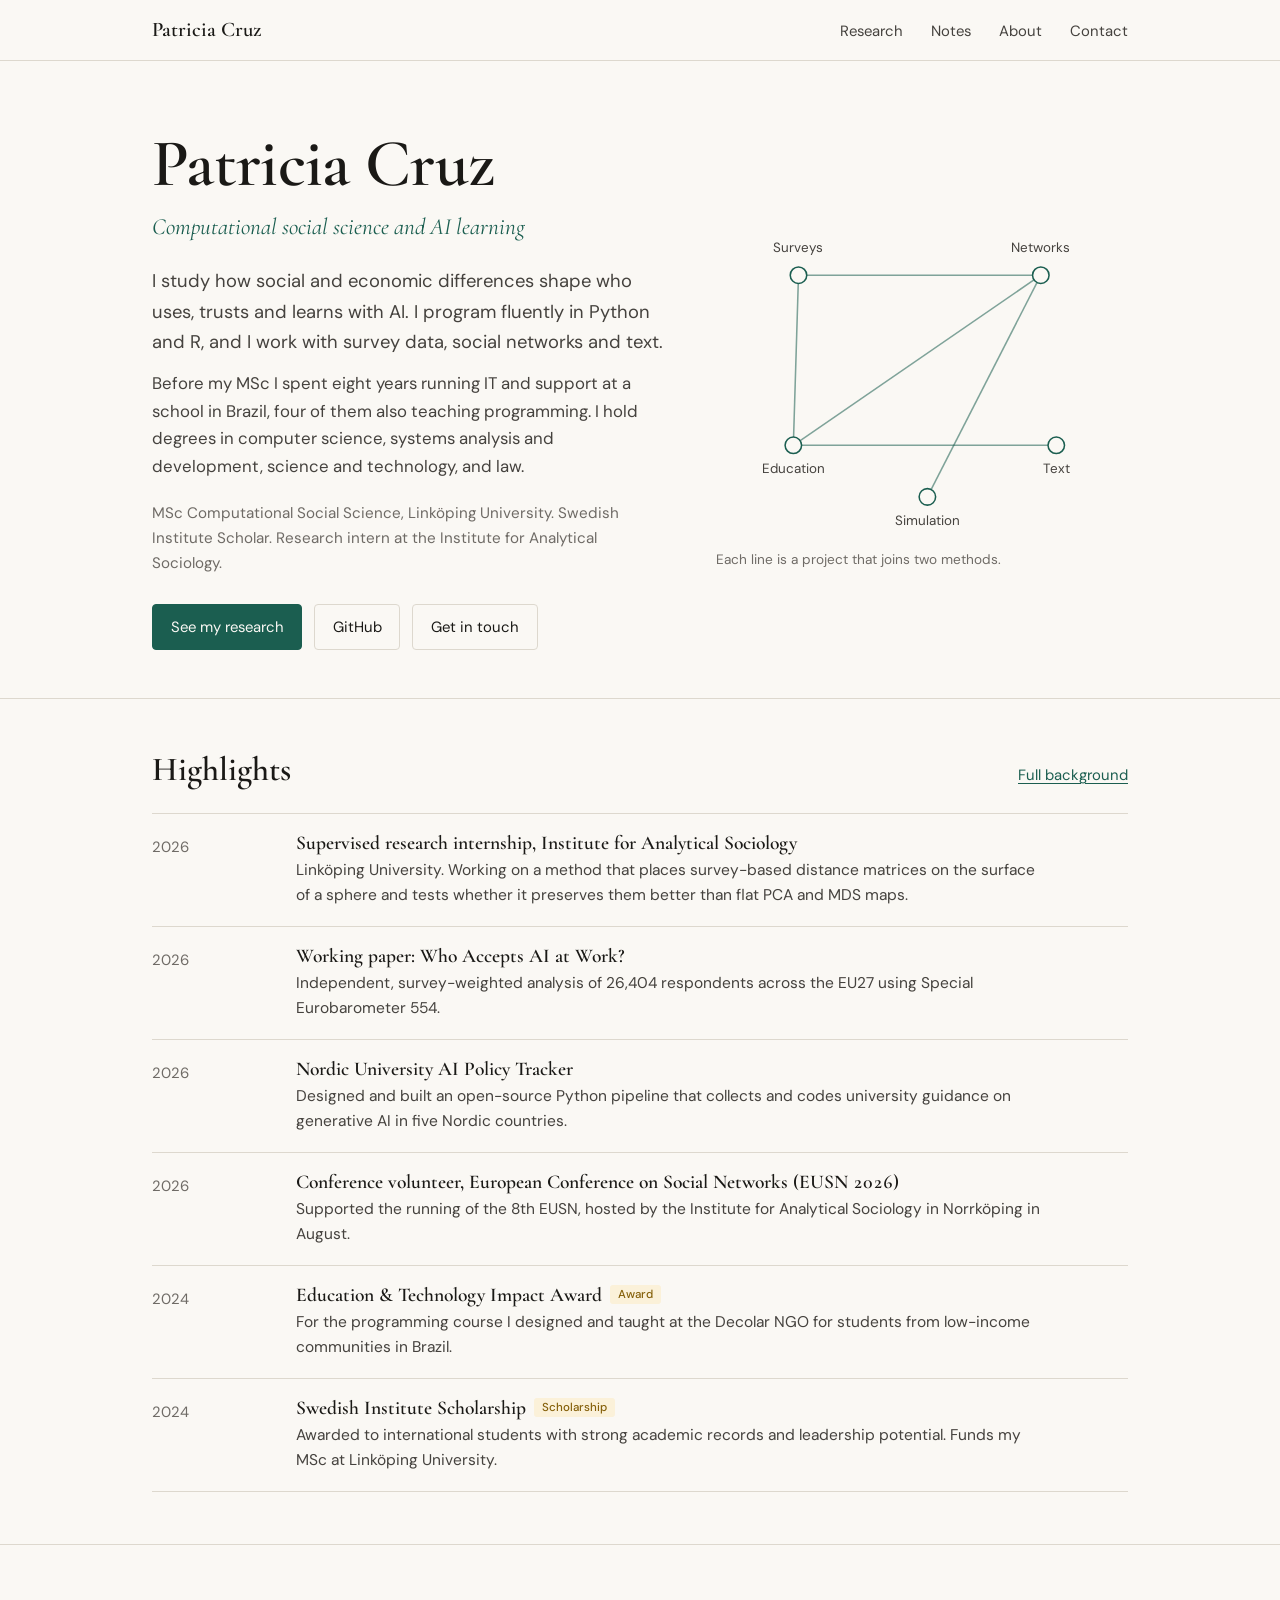
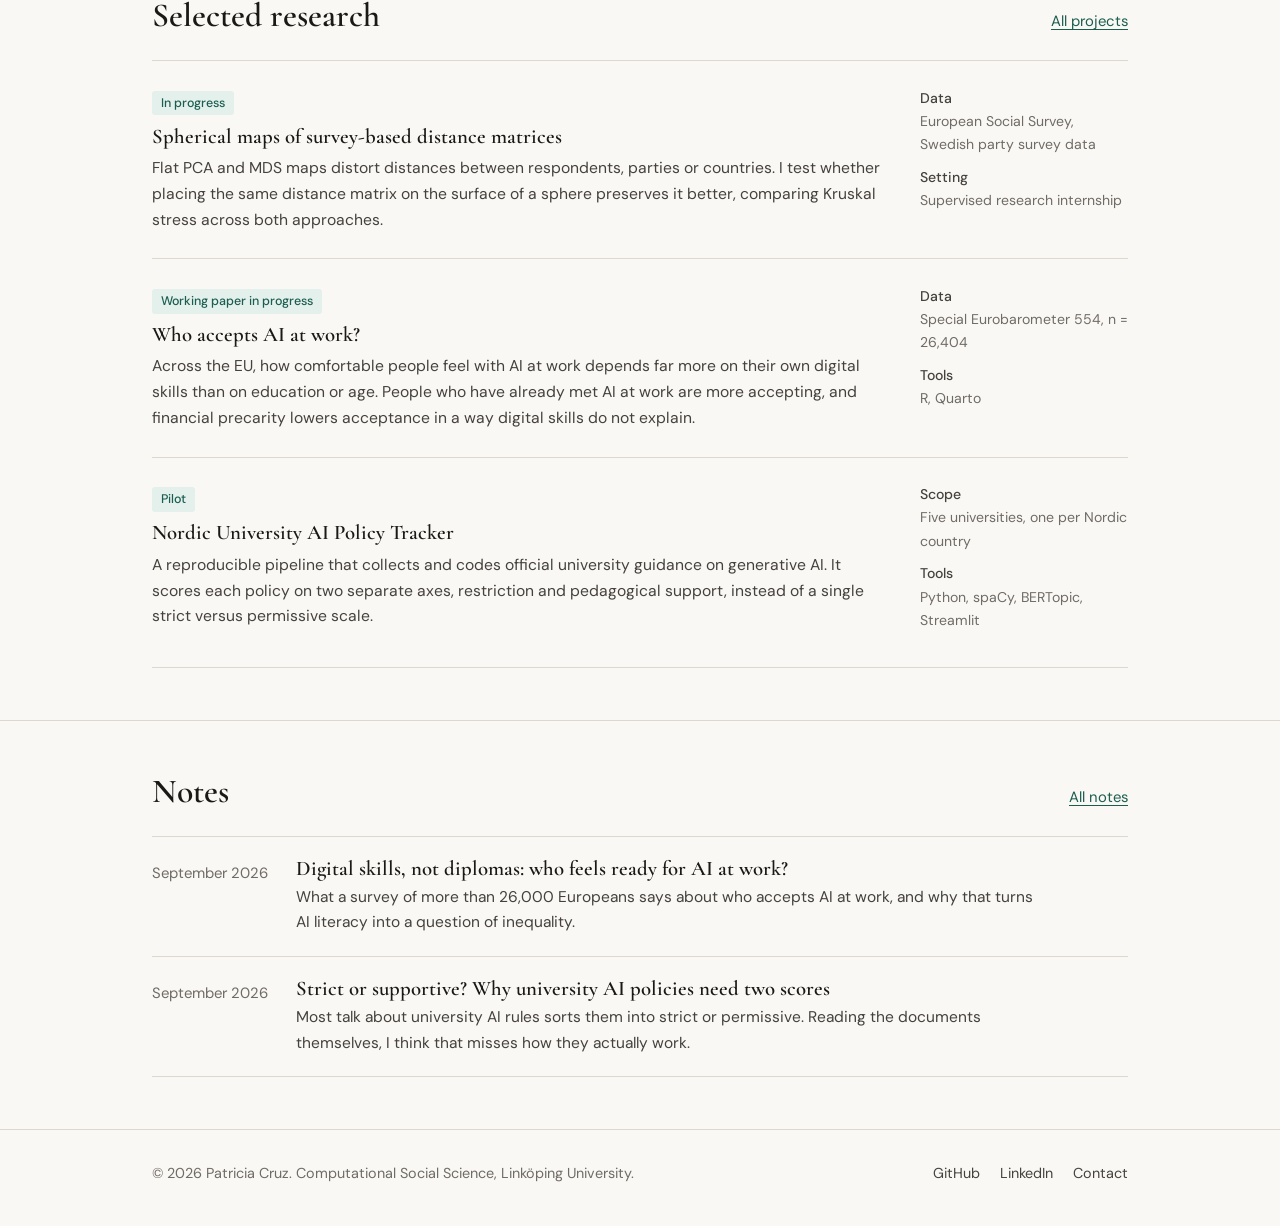
==== commit 11597f09: "." ====
--- a/index.html
+++ b/index.html
@@ -80,8 +80,8 @@
     <h3>Nordic University AI Policy Tracker</h3>
     <p>Designed and built an open-source Python pipeline that collects and codes university guidance on generative AI in five Nordic countries.</p></div></li>
   <li><span class="when">2026</span><div>
-    <h3>Conference volunteer, Computational Social Science</h3>
-    <p>Supported the organisation of an international academic conference at Linköping University in August.</p></div></li>
+    <h3>Conference volunteer, European Conference on Social Networks (EUSN 2026)</h3>
+    <p>Supported the running of the 8th EUSN, hosted by the Institute for Analytical Sociology in Norrköping in August.</p></div></li>
   <li><span class="when">2024</span><div>
     <h3>Education &amp; Technology Impact Award<span class="badge">Award</span></h3>
     <p>For the programming course I designed and taught at the Decolar NGO for students from low-income communities in Brazil.</p></div></li>
--- a/site.css
+++ b/site.css
@@ -0,0 +1,192 @@
+/* site.css: shared styles for every page of pcruzresearch.com */
+:root {
+  --paper: #faf8f4; --paper-2: #f1ece3; --rule: #ddd8ce;
+  --ink: #1a1916; --ink-2: #45423e; --ink-3: #6f6b66;
+  --teal: #1b5e50; --teal-2: #2a8a76; --teal-wash: #e4f0ec;
+  --ochre: #85600a; --ochre-wash: #fbf1d9;
+  --serif: 'Cormorant Garamond', Georgia, serif;
+  --sans: 'DM Sans', system-ui, sans-serif;
+  --measure: 68ch;
+  /* aliases so older post pages keep working */
+  --cream: var(--paper); --cream-2: var(--paper-2); --ink-mid: var(--ink-2); --ink-soft: var(--ink-2); --ink-faint: var(--ink-3);
+  --teal-mid: var(--teal-2); --teal-pale: var(--teal-wash); --teal-border: var(--rule); --mono: var(--sans);
+  color-scheme: light dark;
+}
+@media (prefers-color-scheme: dark) {
+  :root {
+    --paper: #161614; --paper-2: #201f1c; --rule: #36342f;
+    --ink: #ece8e0; --ink-2: #c9c4ba; --ink-3: #9d988f;
+    --teal: #86c9b6; --teal-2: #a8dccd; --teal-wash: #1c2e29;
+    --ochre: #e0b75c; --ochre-wash: #2b2416;
+  }
+}
+*, *::before, *::after { box-sizing: border-box; margin: 0; padding: 0; }
+html { scroll-behavior: smooth; }
+body { font-family: var(--sans); background: var(--paper); color: var(--ink); font-size: 17px; line-height: 1.65; font-variant-numeric: tabular-nums; }
+img, svg { max-width: 100%; }
+a { color: var(--teal); text-underline-offset: 3px; text-decoration-thickness: 1px; }
+a:hover { color: var(--teal-2); }
+:focus-visible { outline: 2px solid var(--teal); outline-offset: 3px; border-radius: 2px; }
+.wrap { max-width: 1040px; margin: 0 auto; padding: 0 2rem; }
+.skip { position: absolute; left: -999px; }
+.skip:focus { left: 1rem; top: 1rem; background: var(--paper); padding: 0.5rem 0.8rem; z-index: 20; }
+
+/* NAV */
+.site-nav { border-bottom: 1px solid var(--rule); background: var(--paper); position: sticky; top: 0; z-index: 10; }
+.site-nav .wrap { display: flex; align-items: center; justify-content: space-between; min-height: 60px; gap: 0.5rem 1rem; flex-wrap: wrap; padding-top: 0.4rem; padding-bottom: 0.4rem; }
+.site-nav .name { font-family: var(--serif); font-size: 1.3rem; font-weight: 600; color: var(--ink); text-decoration: none; }
+.site-nav ul { display: flex; gap: 1.75rem; list-style: none; }
+.site-nav ul a { color: var(--ink-2); text-decoration: none; font-size: 0.93rem; padding: 0.25rem 0; border-bottom: 1.5px solid transparent; }
+.site-nav ul a:hover { color: var(--ink); }
+.site-nav ul a[aria-current="page"] { color: var(--ink); border-bottom-color: var(--teal); }
+
+/* TYPE */
+h1, h2, h3 { font-family: var(--serif); font-weight: 600; line-height: 1.15; color: var(--ink); }
+h1 { font-size: clamp(2.6rem, 6vw, 4.2rem); letter-spacing: -0.01em; }
+h2 { font-size: clamp(1.7rem, 3vw, 2.1rem); }
+h3 { font-size: 1.3rem; }
+p { max-width: var(--measure); }
+.lede { font-size: 1.15rem; color: var(--ink-2); }
+.muted { color: var(--ink-3); }
+
+/* PAGE HEADER (inner pages) */
+.page-head { padding: 3.5rem 0 2rem; border-bottom: 1px solid var(--rule); }
+.page-head p { margin-top: 0.9rem; }
+
+/* SECTIONS */
+.section { padding: 3.25rem 0; border-bottom: 1px solid var(--rule); }
+.section:last-of-type { border-bottom: none; }
+.section-top { display: flex; justify-content: space-between; align-items: baseline; gap: 1rem; margin-bottom: 1.5rem; flex-wrap: wrap; }
+.section-top a { font-size: 0.93rem; }
+.section-intro { color: var(--ink-2); margin: -0.75rem 0 1.5rem; }
+.prose p + p { margin-top: 1rem; }
+.prose p { color: var(--ink-2); }
+
+/* HOME HERO */
+.hero { padding: 4rem 0 3rem; border-bottom: 1px solid var(--rule); }
+.hero .wrap { display: grid; grid-template-columns: 1.25fr 1fr; gap: 3rem; align-items: center; }
+.hero .lede { margin-top: 1.25rem; }
+.hero .facts { margin-top: 1.25rem; color: var(--ink-3); font-size: 0.95rem; }
+.hero .actions { margin-top: 1.75rem; display: flex; gap: 0.75rem; flex-wrap: wrap; }
+.btn { display: inline-block; padding: 0.6rem 1.1rem; border-radius: 4px; font-size: 0.93rem; text-decoration: none; border: 1px solid var(--rule); color: var(--ink); background: var(--paper); }
+.btn:hover { border-color: var(--teal); color: var(--teal); }
+.btn.primary { background: var(--teal); border-color: var(--teal); color: var(--paper); }
+.btn.primary:hover { background: var(--teal-2); border-color: var(--teal-2); color: var(--paper); }
+
+/* METHOD MAP (hero figure) */
+.method-map figcaption { font-size: 0.85rem; color: var(--ink-3); margin-top: 0.5rem; }
+.method-map .edge { stroke: var(--teal); stroke-width: 1.5; opacity: 0.55; }
+.method-map .node { fill: var(--paper); stroke: var(--teal); stroke-width: 1.5; }
+.method-map text { font-family: var(--sans); font-size: 13px; fill: var(--ink-2); }
+.method-map .edge-hit { stroke: transparent; stroke-width: 16; cursor: help; }
+.method-map g.link:hover .edge { opacity: 1; stroke-width: 2.5; }
+@media (prefers-reduced-motion: no-preference) {
+  .method-map .edge { stroke-dasharray: 320; stroke-dashoffset: 320; animation: draw 1.4s ease-out forwards; }
+  .method-map g.link:nth-of-type(2) .edge { animation-delay: .15s; }
+  .method-map g.link:nth-of-type(3) .edge { animation-delay: .3s; }
+  .method-map g.link:nth-of-type(4) .edge { animation-delay: .45s; }
+  .method-map g.link:nth-of-type(5) .edge { animation-delay: .6s; }
+  .method-map g.link:nth-of-type(6) .edge { animation-delay: .75s; }
+  @keyframes draw { to { stroke-dashoffset: 0; } }
+}
+
+/* RECORD (achievements, timeline) */
+.record { list-style: none; border-top: 1px solid var(--rule); }
+.record li { display: grid; grid-template-columns: 7.5rem 1fr; gap: 1.5rem; padding: 1.1rem 0; border-bottom: 1px solid var(--rule); }
+.record .when { color: var(--ink-3); font-size: 0.93rem; padding-top: 0.2rem; }
+.record h3 { font-size: 1.22rem; }
+.record p { color: var(--ink-2); font-size: 0.97rem; margin-top: 0.2rem; }
+.badge { font-family: var(--sans); font-size: 0.72rem; font-weight: 500; color: var(--ochre); background: var(--ochre-wash); padding: 2px 8px; border-radius: 3px; margin-left: 0.5rem; vertical-align: 3px; white-space: nowrap; }
+
+/* PROJECTS */
+.projects { border-top: 1px solid var(--rule); }
+.project { padding: 1.6rem 0; border-bottom: 1px solid var(--rule); display: grid; grid-template-columns: 1fr 13rem; gap: 2rem; }
+.project h3 a { color: var(--ink); text-decoration: none; }
+.project h3 a:hover { color: var(--teal); text-decoration: underline; }
+.project p { color: var(--ink-2); margin-top: 0.4rem; font-size: 0.98rem; }
+.project ul.findings { margin: 0.6rem 0 0 1.1rem; color: var(--ink-2); font-size: 0.95rem; max-width: var(--measure); }
+.project ul.findings li { margin-bottom: 0.25rem; }
+.project .meta { font-size: 0.88rem; color: var(--ink-3); }
+.project .meta dt { color: var(--ink-2); font-weight: 500; }
+.project .meta dd { margin-bottom: 0.6rem; }
+.status { display: inline-block; font-size: 0.78rem; font-weight: 500; padding: 2px 9px; border-radius: 3px; background: var(--teal-wash); color: var(--teal); margin-bottom: 0.6rem; }
+.status.done { background: var(--paper-2); color: var(--ink-2); }
+
+/* NOTES LIST */
+.notes { list-style: none; border-top: 1px solid var(--rule); }
+.notes li { border-bottom: 1px solid var(--rule); }
+.notes a { display: grid; grid-template-columns: 7.5rem 1fr; gap: 1.5rem; padding: 1.25rem 0; text-decoration: none; color: inherit; }
+.notes .when { color: var(--ink-3); font-size: 0.93rem; padding-top: 0.25rem; }
+.notes h3 { font-size: 1.3rem; }
+.notes a:hover h3 { color: var(--teal); }
+.notes p { color: var(--ink-2); font-size: 0.97rem; margin-top: 0.25rem; }
+
+/* ABOUT */
+.two-col { display: grid; grid-template-columns: 1fr 1fr; gap: 3rem; }
+.plain-list { list-style: none; border-top: 1px solid var(--rule); }
+.plain-list li { padding: 0.55rem 0; border-bottom: 1px solid var(--rule); color: var(--ink-2); }
+.plain-list li strong { color: var(--ink); font-weight: 500; }
+.two-col h2 { font-size: 1.6rem; margin-bottom: 1rem; }
+
+/* CONTACT */
+.contact-grid { display: grid; grid-template-columns: 1.1fr 1fr; gap: 3.5rem; align-items: start; }
+.field { margin-bottom: 1.1rem; }
+.field label { display: block; font-size: 0.9rem; font-weight: 500; margin-bottom: 0.35rem; color: var(--ink-2); }
+.field input, .field textarea { width: 100%; font: inherit; font-size: 0.95rem; padding: 0.6rem 0.8rem; border: 1px solid var(--rule); border-radius: 4px; background: var(--paper); color: var(--ink); }
+.field textarea { min-height: 150px; resize: vertical; }
+.field input:focus, .field textarea:focus { outline: none; border-color: var(--teal); box-shadow: 0 0 0 3px var(--teal-wash); }
+button.btn { font: inherit; font-size: 0.93rem; cursor: pointer; }
+
+/* FOOTER */
+.site-foot { border-top: 1px solid var(--rule); padding: 2rem 0 2.5rem; font-size: 0.9rem; color: var(--ink-3); }
+.site-foot .wrap { display: flex; justify-content: space-between; gap: 1rem; flex-wrap: wrap; }
+.site-foot ul { display: flex; gap: 1.25rem; list-style: none; }
+.site-foot a { color: var(--ink-2); text-decoration: none; }
+.site-foot a:hover { color: var(--teal); }
+
+/* POSTS (post pages load this through post-styles.css) */
+.post-header { max-width: 760px; margin: 0 auto; padding: 3rem 2rem 2rem; border-bottom: 1px solid var(--rule); }
+.post-header .back { font-size: 0.9rem; text-decoration: none; }
+.post-meta { display: flex; gap: 0.75rem; align-items: center; margin: 1.25rem 0 0.9rem; font-size: 0.9rem; color: var(--ink-3); flex-wrap: wrap; }
+.post-tag { font-size: 0.78rem; font-weight: 500; background: var(--teal-wash); color: var(--teal); padding: 2px 9px; border-radius: 3px; }
+.post-title { font-size: clamp(2.1rem, 5vw, 3rem); }
+.post-subtitle { font-family: var(--serif); font-size: 1.3rem; font-style: italic; color: var(--ink-2); margin-top: 0.75rem; }
+.post-byline { margin-top: 1.25rem; font-size: 0.92rem; color: var(--ink-3); display: flex; gap: 0.5rem; flex-wrap: wrap; }
+.byline-initial { display: none; }
+.byline-info { display: flex; gap: 0.5rem; flex-wrap: wrap; }
+.byline-name { color: var(--ink); font-weight: 500; }
+.post-body { max-width: 760px; margin: 0 auto; padding: 2.5rem 2rem; }
+.post-body p { font-size: 1.05rem; line-height: 1.8; color: var(--ink-2); margin-bottom: 1.4rem; }
+.post-body > p:first-child { color: var(--ink); font-size: 1.12rem; }
+.post-body h2 { font-size: 1.75rem; margin: 2.5rem 0 1rem; }
+.post-body h3 { margin: 2rem 0 0.75rem; }
+.post-body ul, .post-body ol { margin: 0 0 1.4rem 1.4rem; color: var(--ink-2); }
+.post-body strong { color: var(--ink); font-weight: 500; }
+.post-body blockquote, .post-body .pull-quote { border-left: 3px solid var(--teal); padding: 0.4rem 0 0.4rem 1.4rem; margin: 2rem 0; }
+.post-body blockquote p, .post-body .pull-quote p { font-family: var(--serif); font-size: 1.35rem; font-style: italic; color: var(--ink); margin: 0; }
+.post-aside { background: var(--paper-2); border-radius: 4px; padding: 1.25rem 1.5rem; margin: 2rem 0; }
+.aside-label { display: block; font-weight: 500; font-size: 0.85rem; color: var(--teal); margin-bottom: 0.4rem; }
+.post-aside p { font-size: 0.95rem; margin-bottom: 0.6rem; }
+.post-aside p:last-child { margin-bottom: 0; }
+.post-sep { border: none; border-top: 1px solid var(--rule); margin: 2.5rem 0; }
+.post-footer { max-width: 760px; margin: 0 auto; padding: 0 2rem 2rem; }
+.post-footer-inner { border-top: 1px solid var(--rule); padding-top: 1.5rem; display: flex; justify-content: space-between; gap: 1.5rem; flex-wrap: wrap; font-size: 0.92rem; }
+.post-tags-section p, .post-nav-section p { color: var(--ink-3); margin-bottom: 0.4rem; }
+.post-tags { display: flex; gap: 0.4rem; flex-wrap: wrap; }
+.post-tags span { font-size: 0.8rem; background: var(--paper-2); color: var(--ink-2); padding: 2px 9px; border-radius: 3px; }
+.breadcrumb { display: none; }
+
+/* RESPONSIVE */
+@media (max-width: 760px) {
+  body { font-size: 16px; }
+  .wrap { padding: 0 1.25rem; }
+  .site-nav ul { gap: 1.1rem; }
+  .hero { padding: 2.5rem 0 2rem; }
+  .hero .wrap, .two-col, .contact-grid { grid-template-columns: 1fr; gap: 2rem; }
+  .project { grid-template-columns: 1fr; gap: 0.5rem; }
+  .record li, .notes a { grid-template-columns: 1fr; gap: 0.2rem; }
+  .post-header, .post-body, .post-footer { padding-left: 1.25rem; padding-right: 1.25rem; }
+}
+
+.hero .tagline { font-family: var(--serif); font-style: italic; font-size: 1.45rem; color: var(--teal); margin-top: 0.35rem; }
+.hero .lede + .lede { margin-top: 0.8rem; font-size: 1.05rem; }
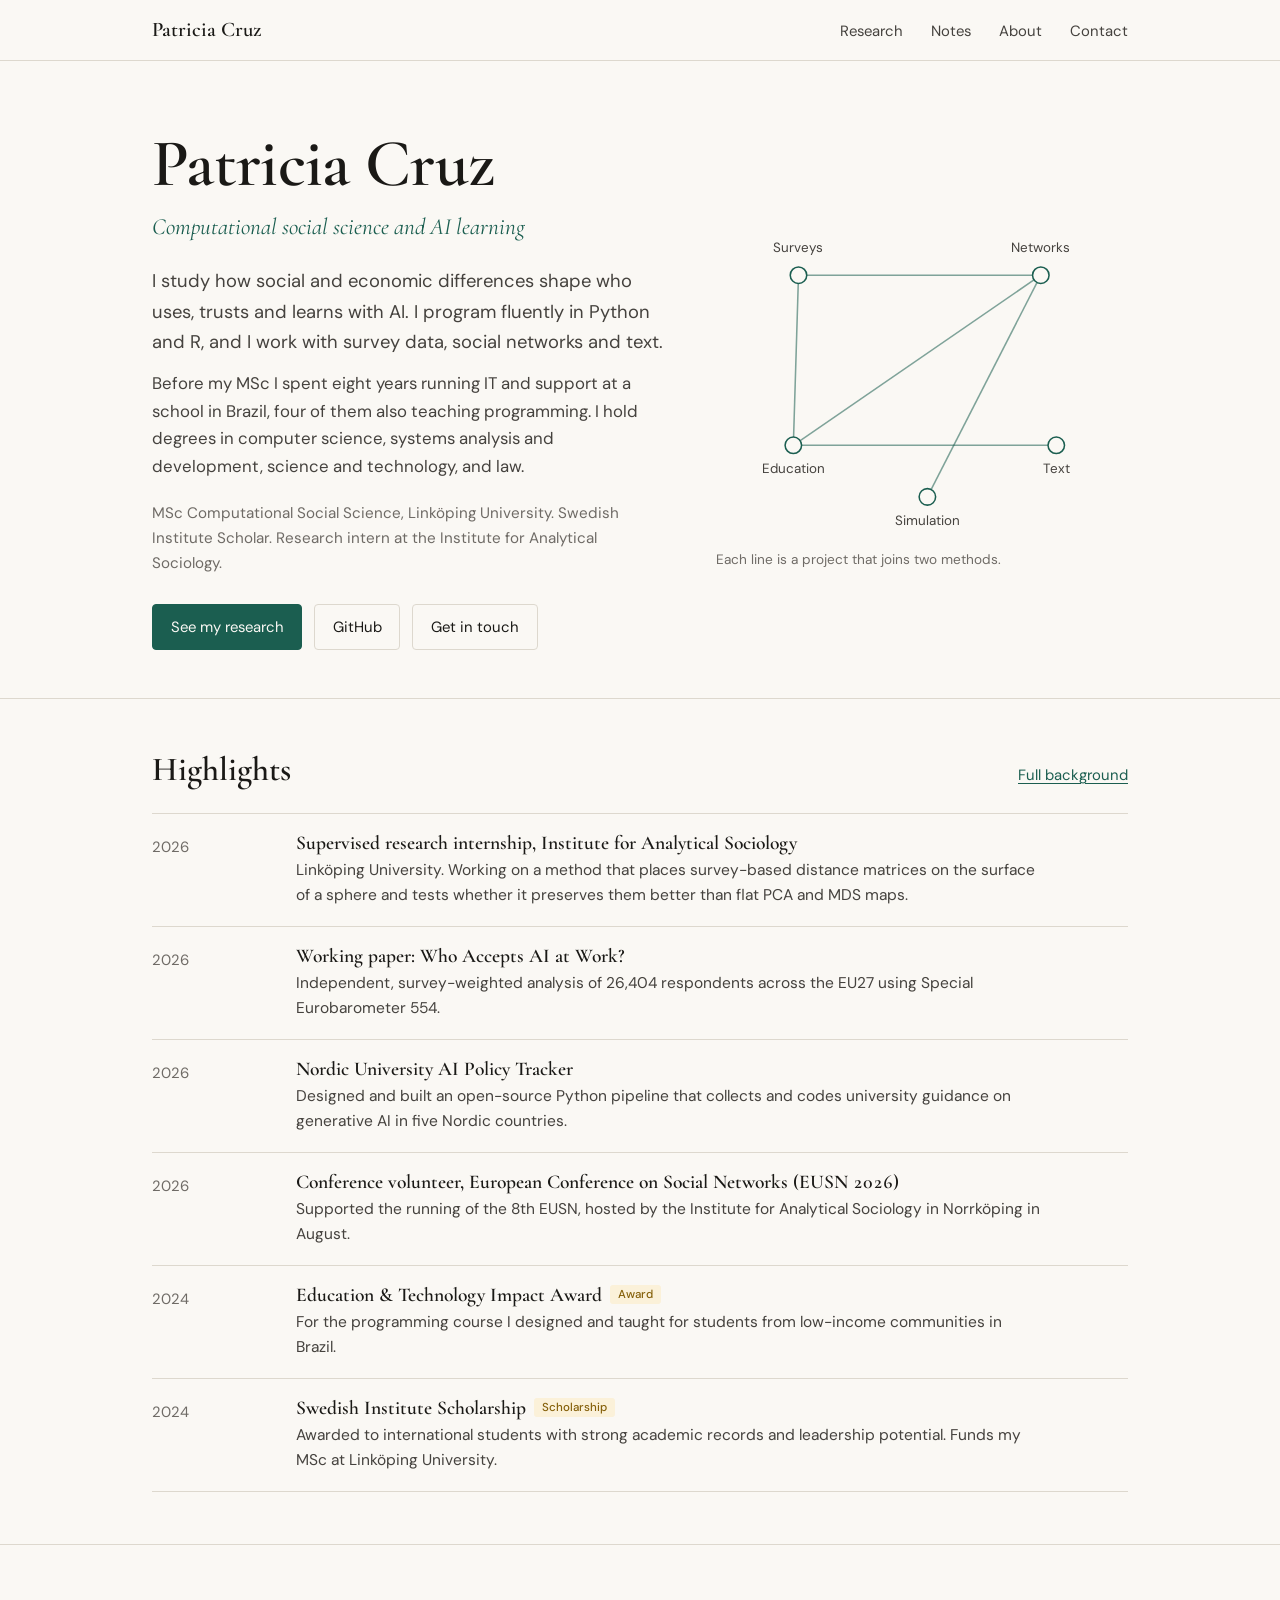
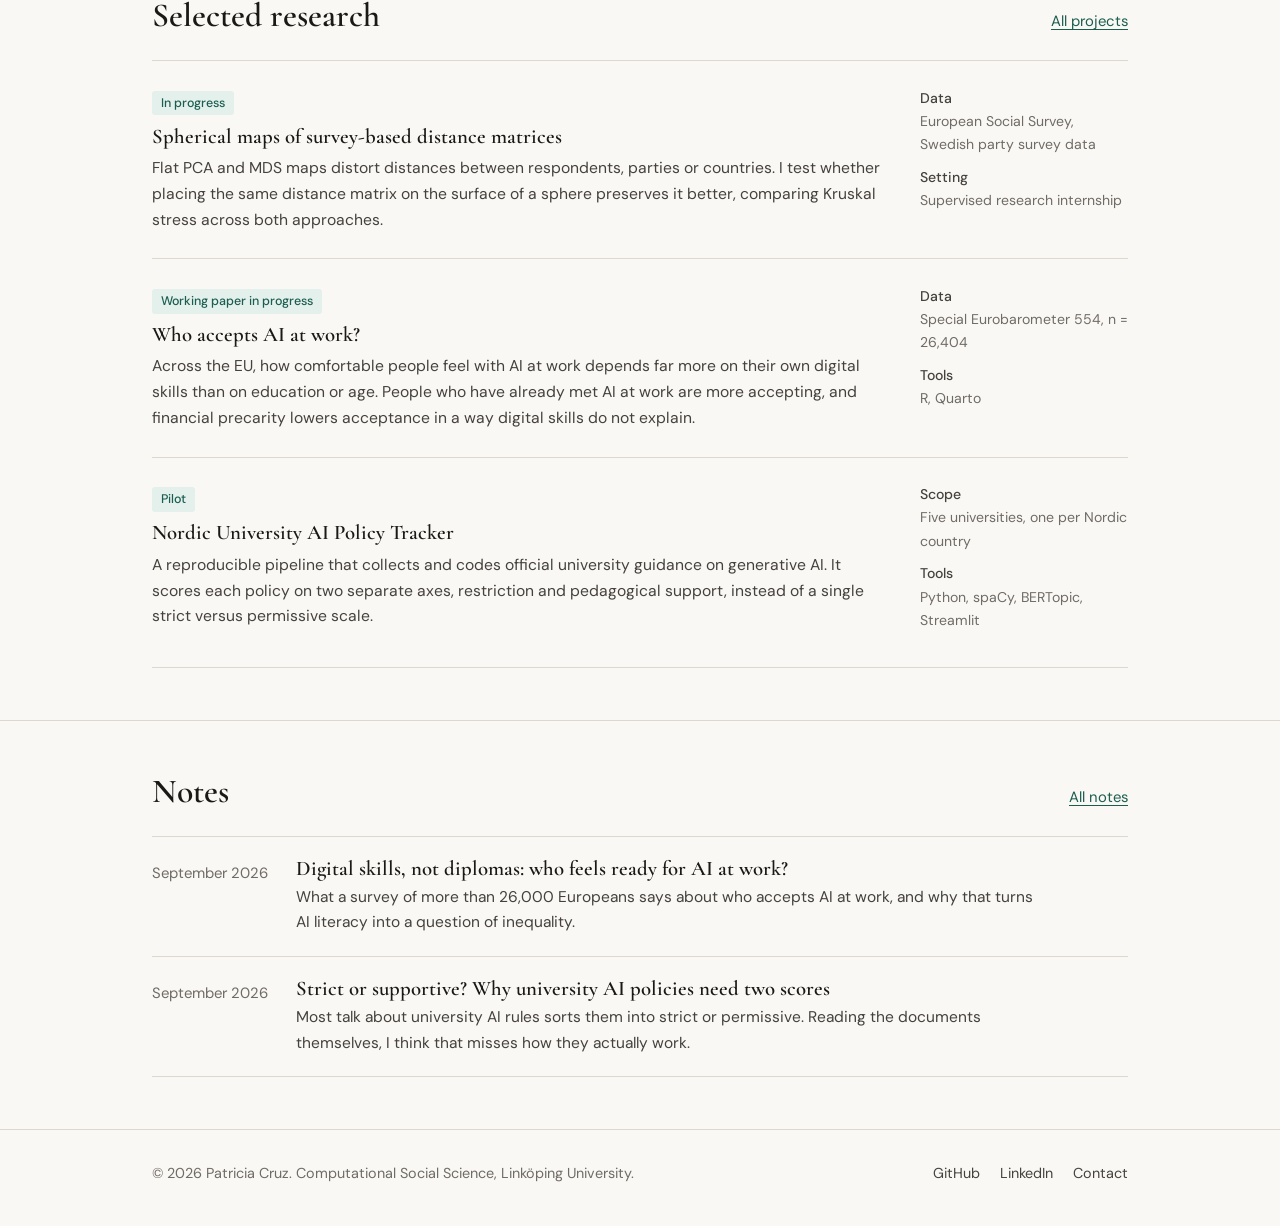
==== commit 781444bc: "Update index.html" ====
--- a/index.html
+++ b/index.html
@@ -84,7 +84,7 @@
     <p>Supported the running of the 8th EUSN, hosted by the Institute for Analytical Sociology in Norrköping in August.</p></div></li>
   <li><span class="when">2024</span><div>
     <h3>Education &amp; Technology Impact Award<span class="badge">Award</span></h3>
-    <p>For the programming course I designed and taught at the Decolar NGO for students from low-income communities in Brazil.</p></div></li>
+    <p>For the programming course I designed and taught for students from low-income communities in Brazil.</p></div></li>
   <li><span class="when">2024</span><div>
     <h3>Swedish Institute Scholarship<span class="badge">Scholarship</span></h3>
     <p>Awarded to international students with strong academic records and leadership potential. Funds my MSc at Linköping University.</p></div></li>
@@ -138,7 +138,7 @@
     <p>&copy; 2026 Patricia Cruz. Computational Social Science, Linköping University.</p>
     <ul>
       <li><a href="https://github.com/patriciagvrt">GitHub</a></li>
-      <li><a href="https://www.linkedin.com/in/YOUR-LINKEDIN">LinkedIn</a></li>
+      <li><a href="https://www.linkedin.com/in/patricia-cruz101997">LinkedIn</a></li>
       <li><a href="contact.html">Contact</a></li>
     </ul>
   </div>
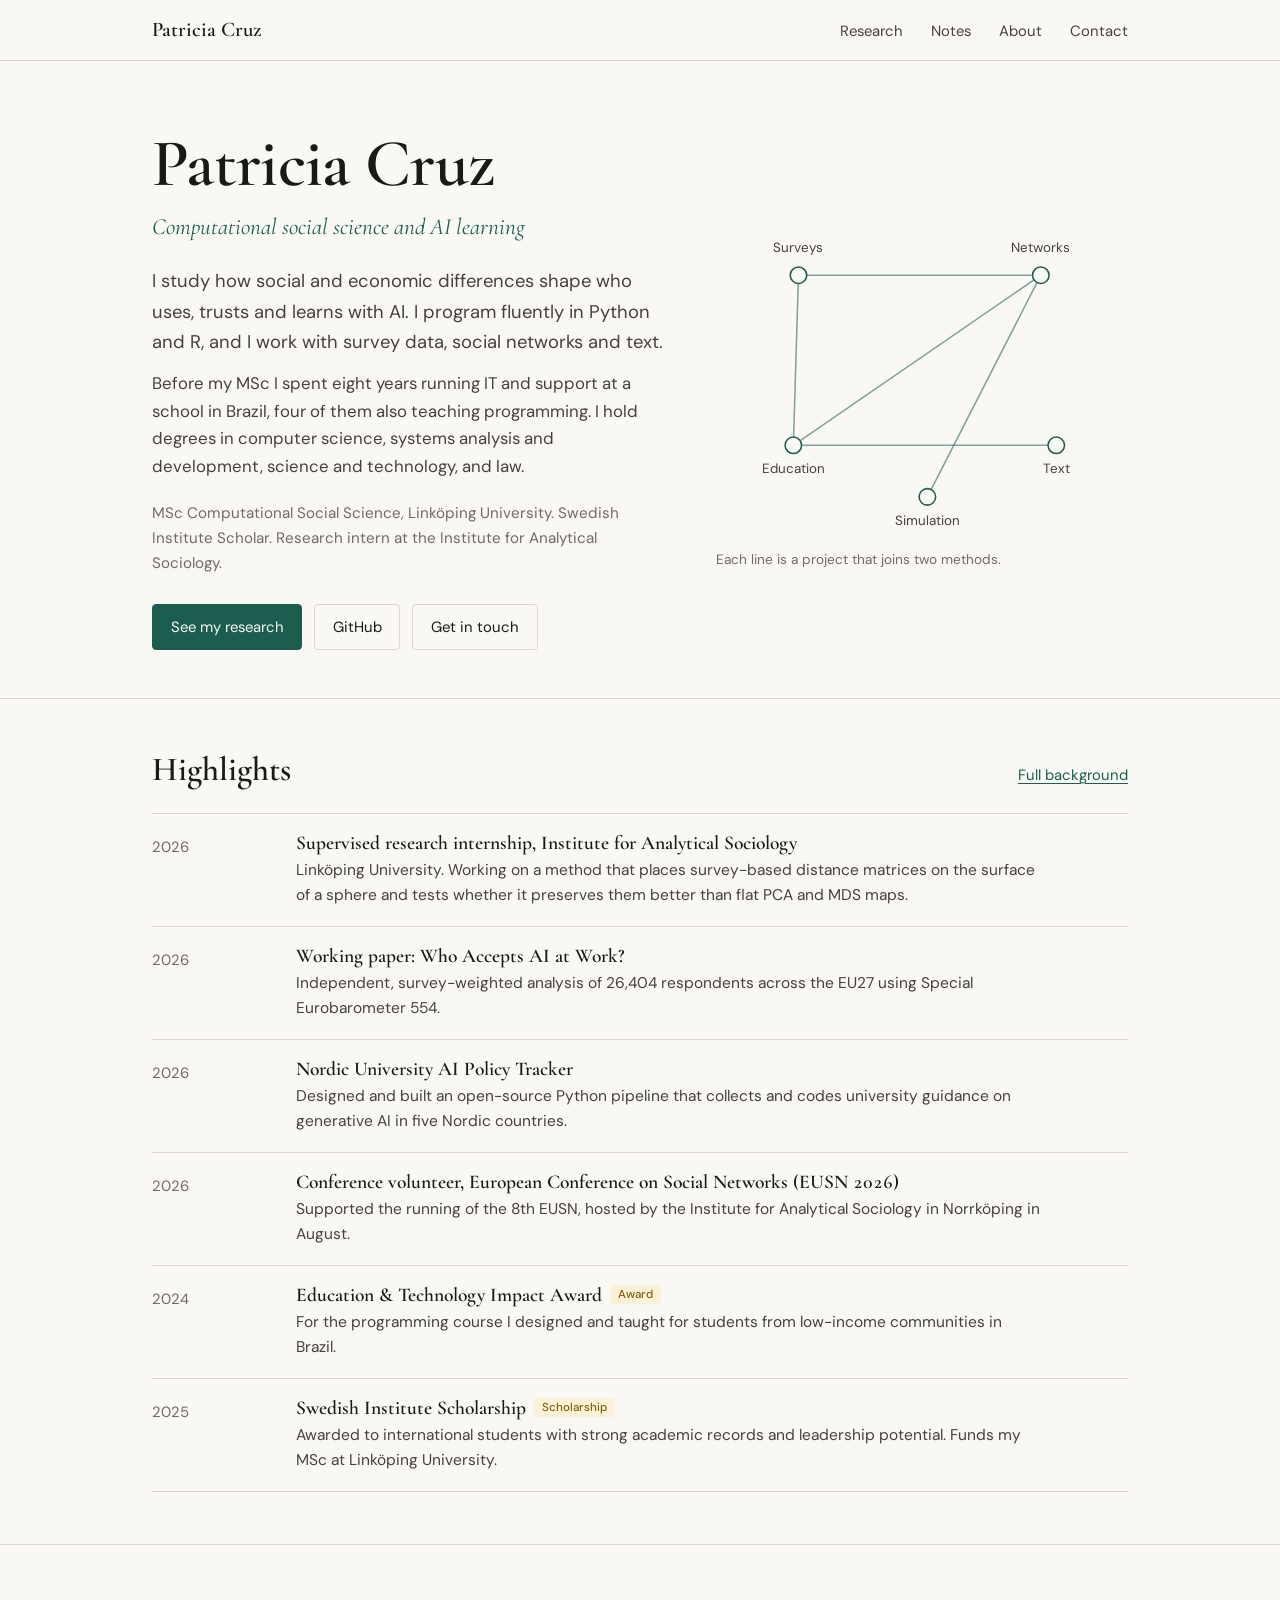
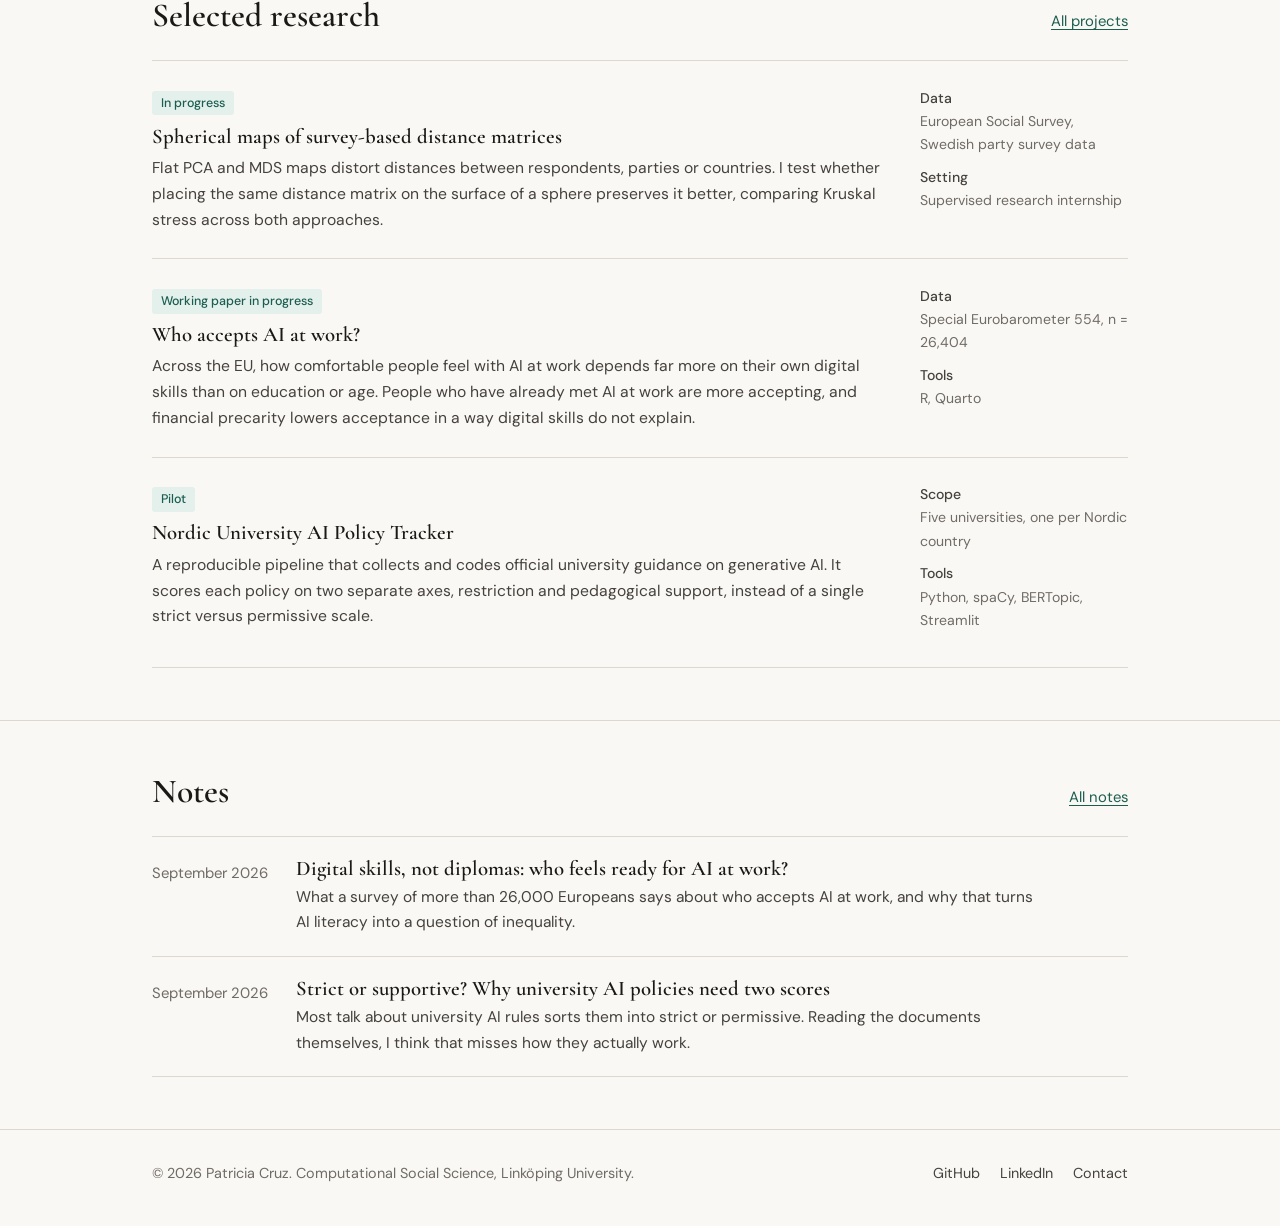
==== commit f00facc5: "." ====
--- a/index.html
+++ b/index.html
@@ -85,7 +85,7 @@
   <li><span class="when">2024</span><div>
     <h3>Education &amp; Technology Impact Award<span class="badge">Award</span></h3>
     <p>For the programming course I designed and taught for students from low-income communities in Brazil.</p></div></li>
-  <li><span class="when">2024</span><div>
+  <li><span class="when">2025</span><div>
     <h3>Swedish Institute Scholarship<span class="badge">Scholarship</span></h3>
     <p>Awarded to international students with strong academic records and leadership potential. Funds my MSc at Linköping University.</p></div></li>
 </ul>
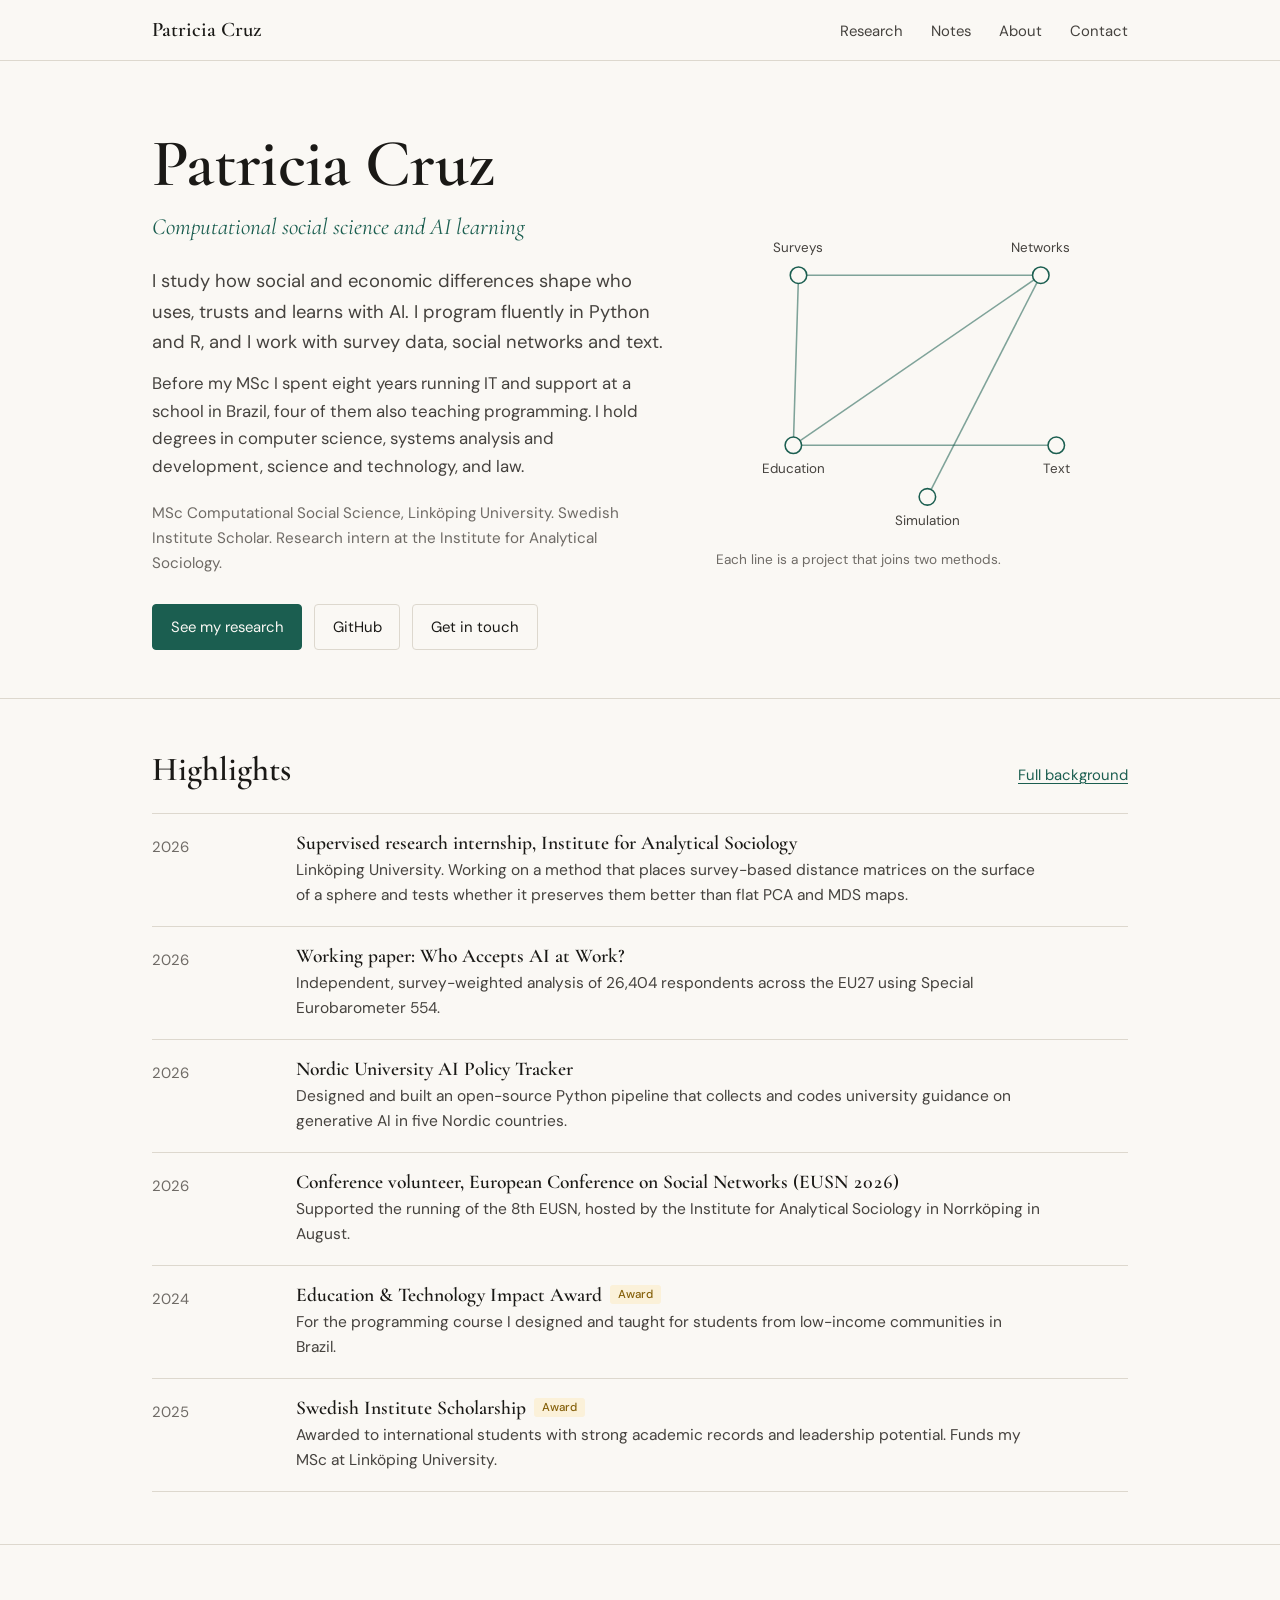
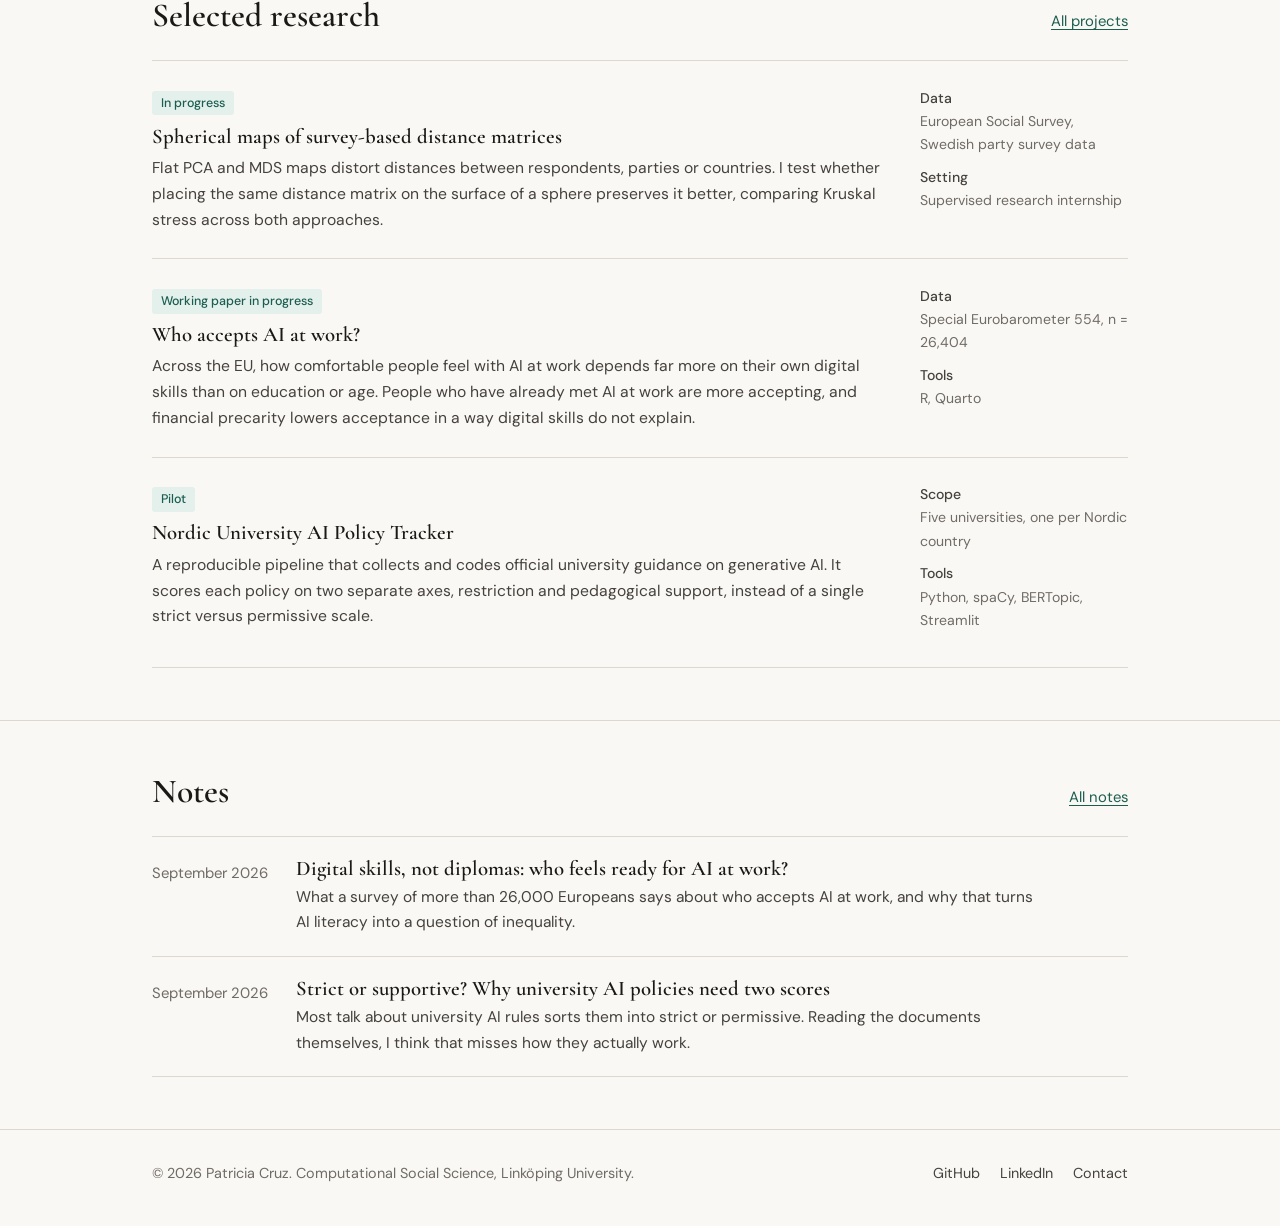
==== commit 6d0165c2: "," ====
--- a/index.html
+++ b/index.html
@@ -86,7 +86,7 @@
     <h3>Education &amp; Technology Impact Award<span class="badge">Award</span></h3>
     <p>For the programming course I designed and taught for students from low-income communities in Brazil.</p></div></li>
   <li><span class="when">2025</span><div>
-    <h3>Swedish Institute Scholarship<span class="badge">Scholarship</span></h3>
+    <h3>Swedish Institute Scholarship<span class="badge">Award</span></h3>
     <p>Awarded to international students with strong academic records and leadership potential. Funds my MSc at Linköping University.</p></div></li>
 </ul>
   </div>
